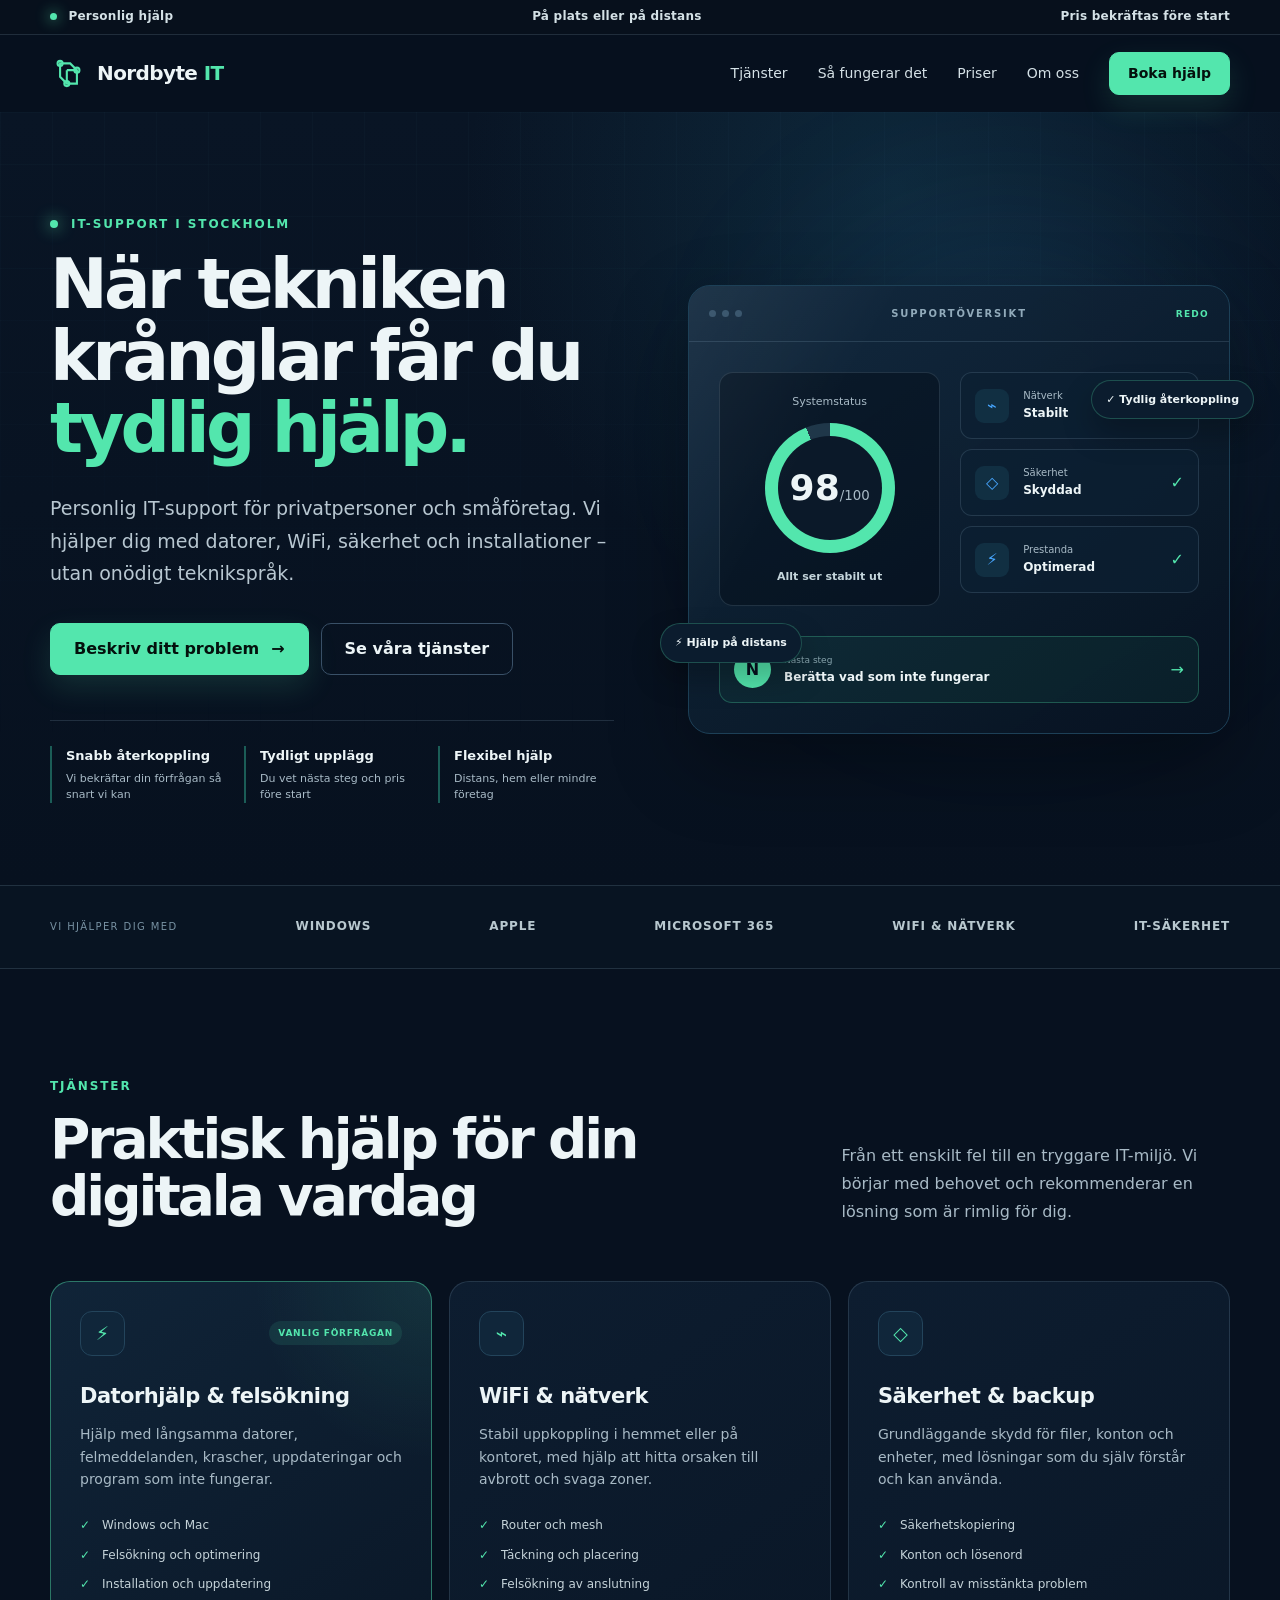
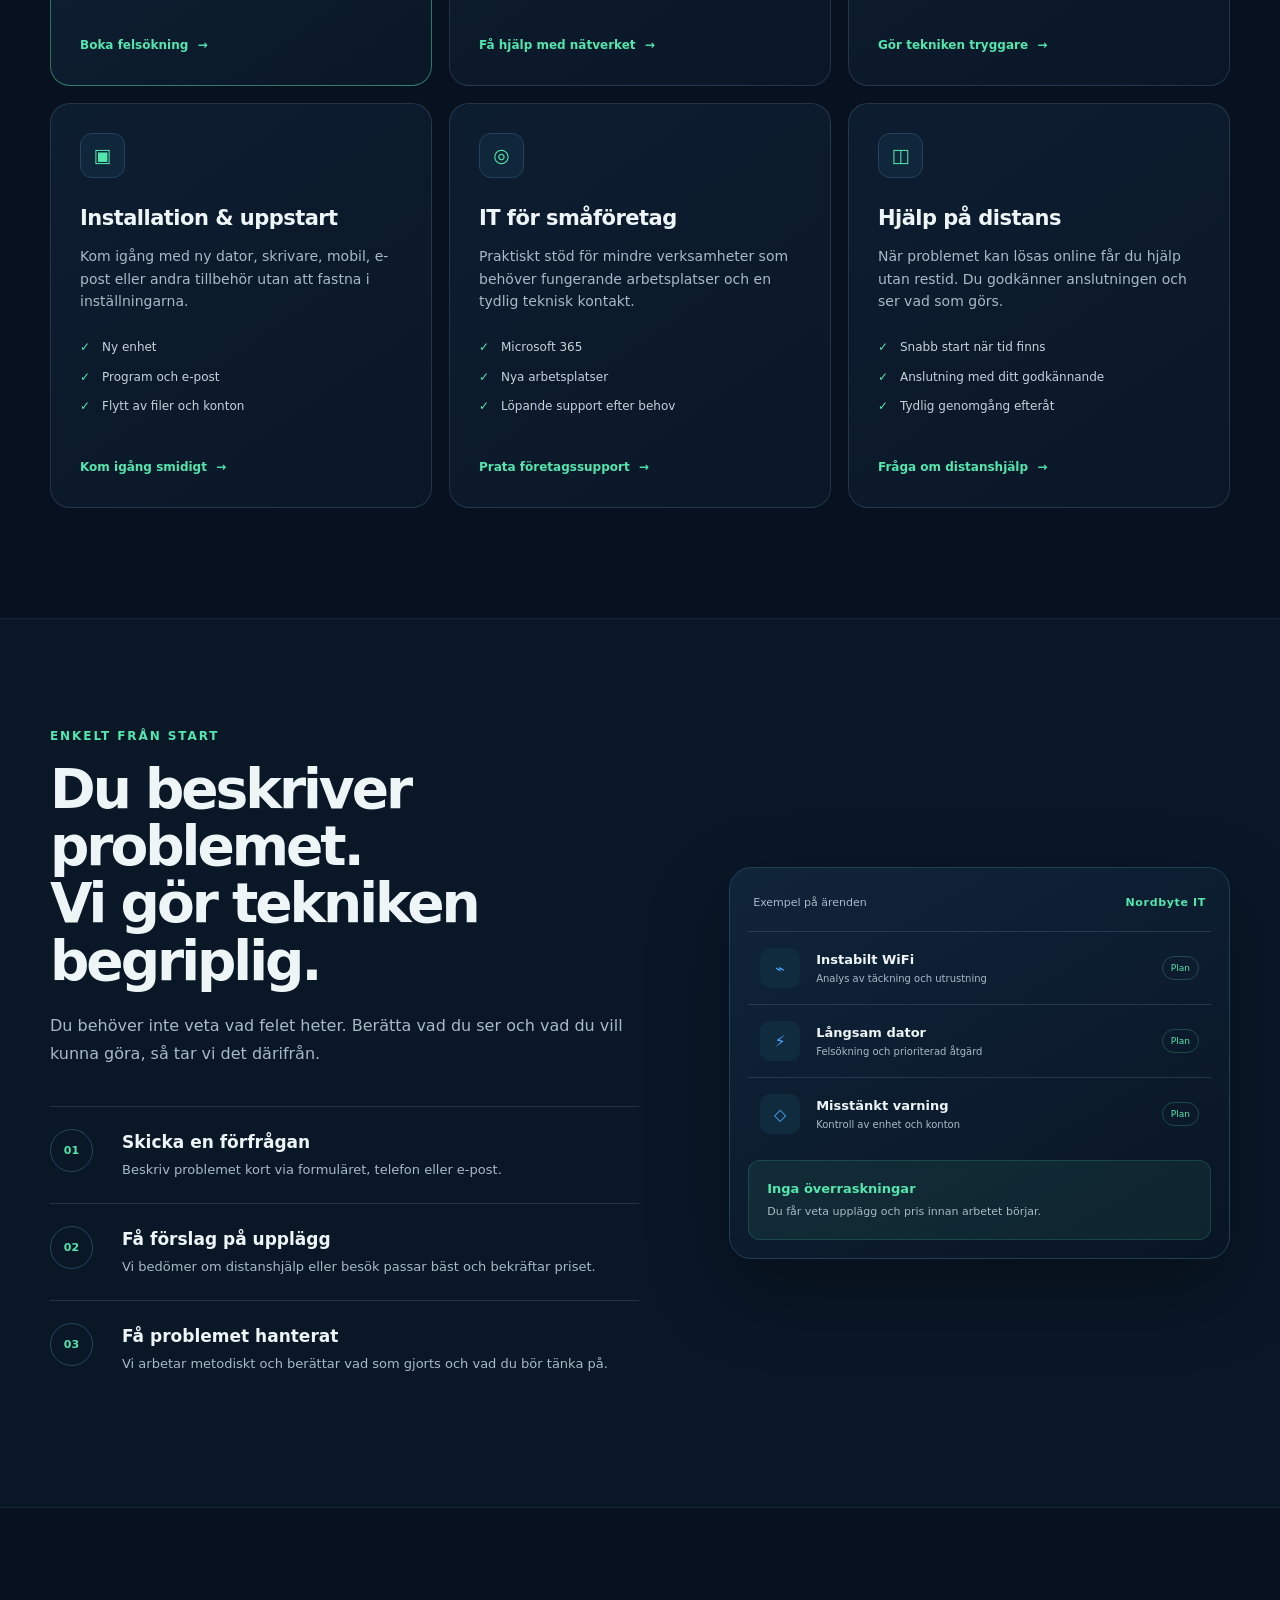
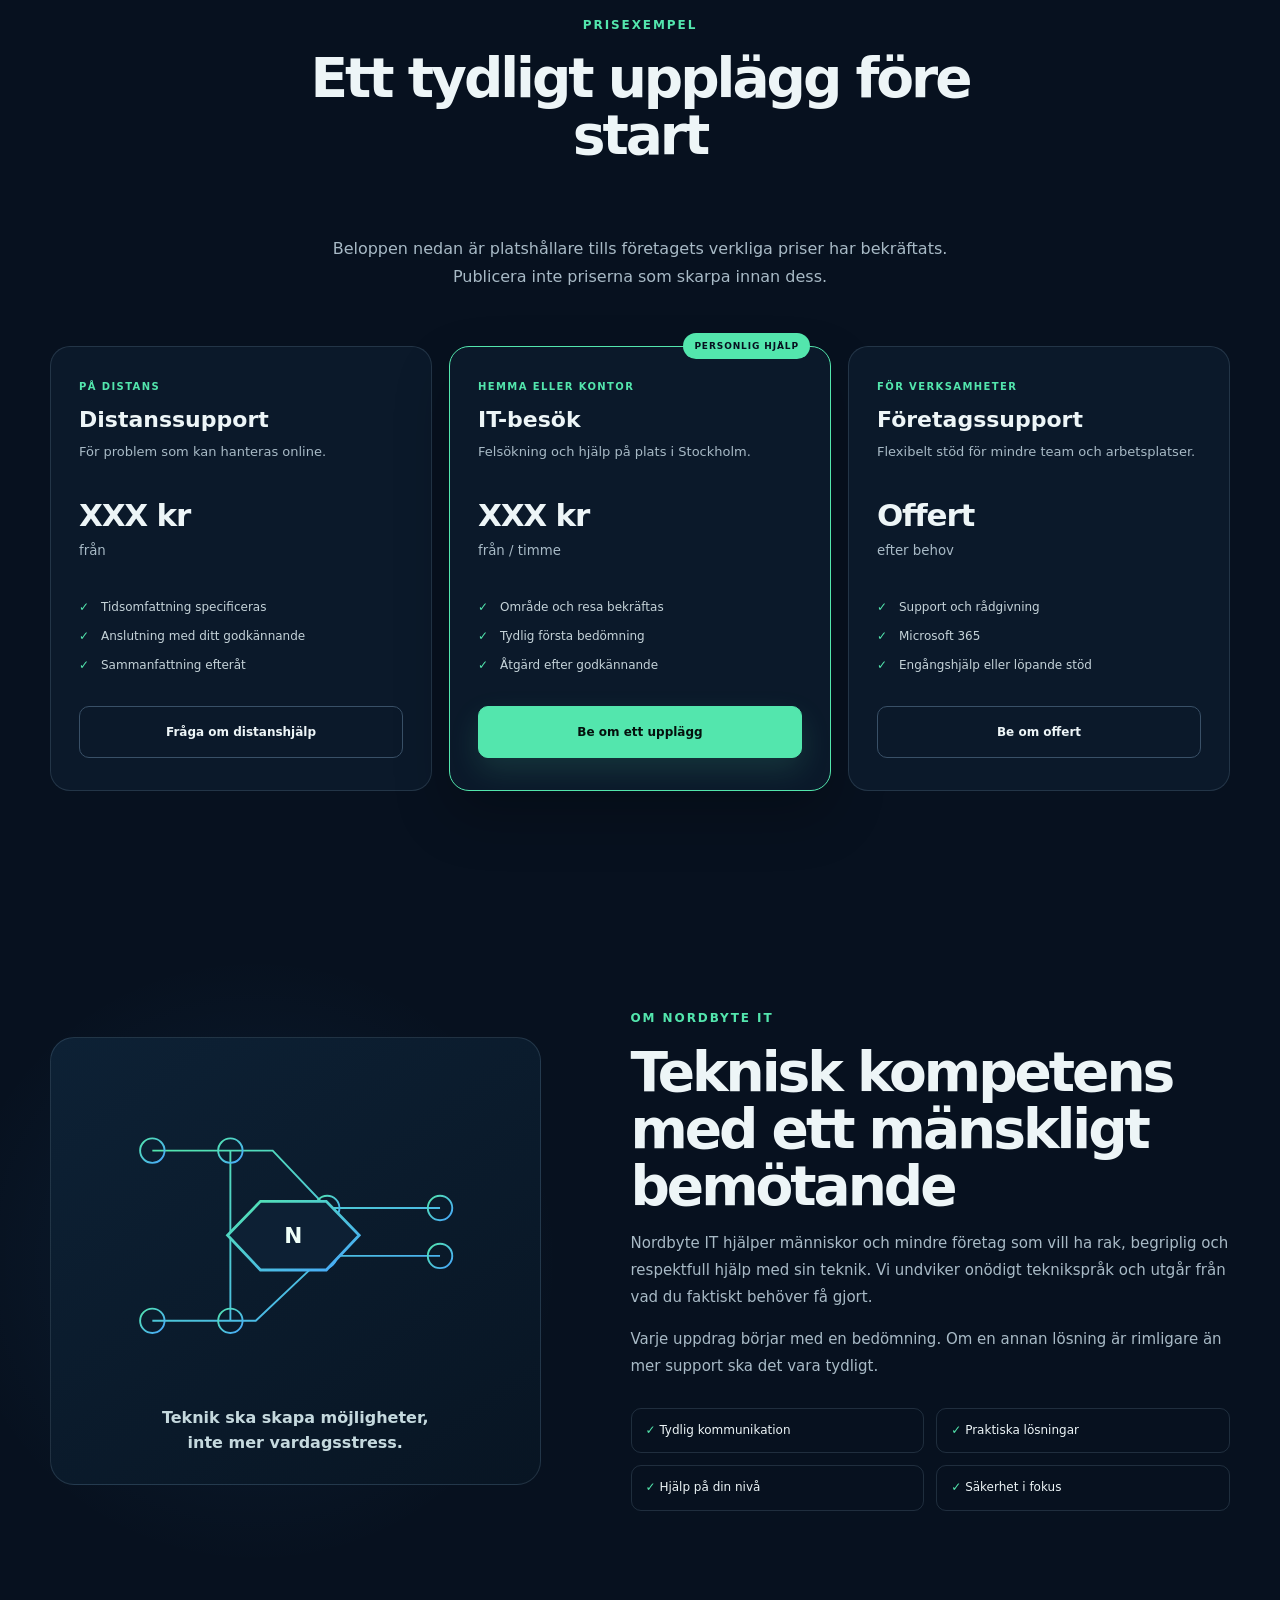
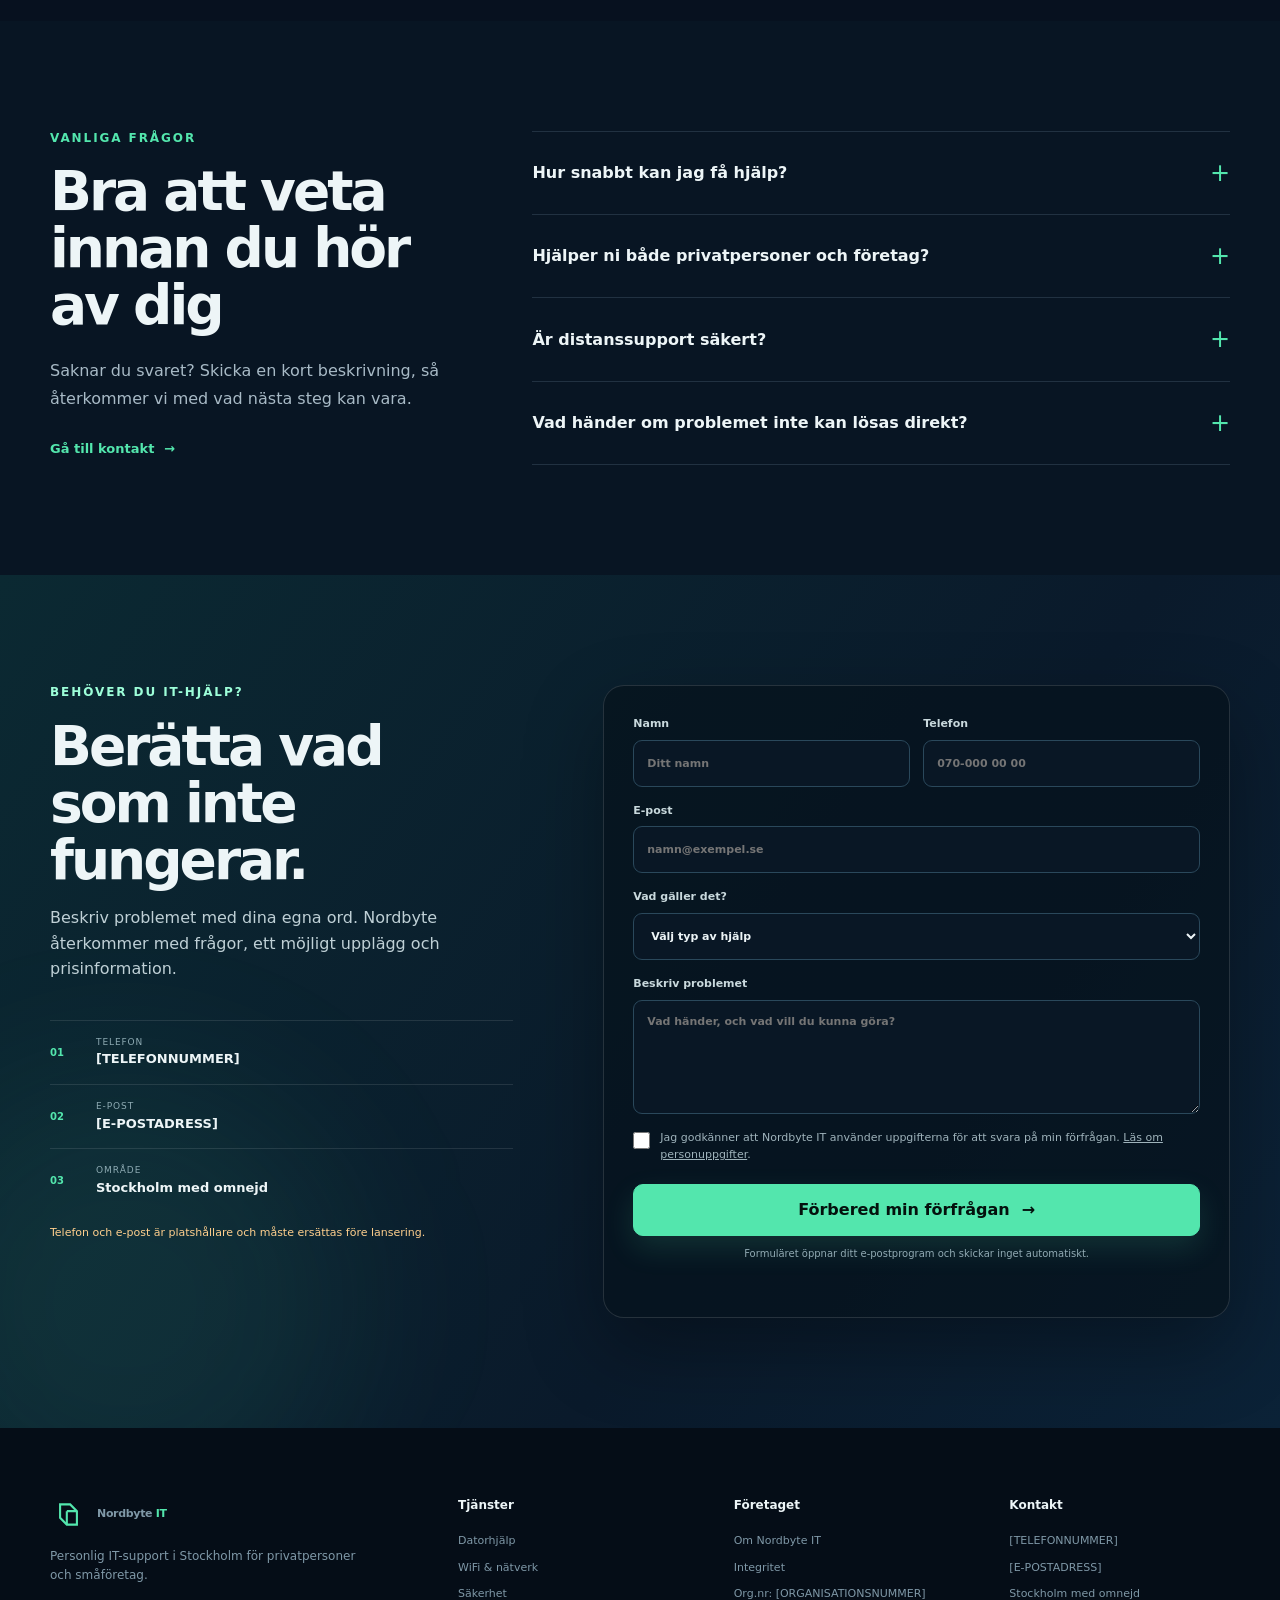
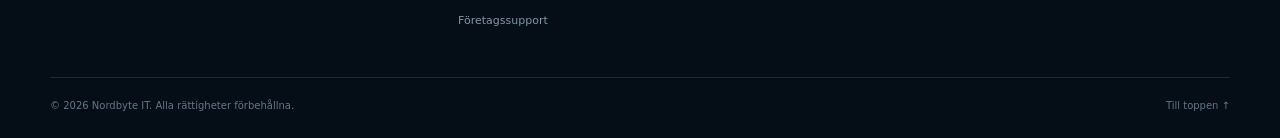
==== index.html @ 46e06243 "Create production-ready Nordbyte IT website" ====
<!doctype html>
<html lang="sv">
<head>
  <meta charset="utf-8">
  <meta name="viewport" content="width=device-width, initial-scale=1">
  <meta name="description" content="Nordbyte IT erbjuder personlig IT-support för privatpersoner och småföretag i Stockholm – på plats eller på distans.">
  <meta name="theme-color" content="#07111f">
  <meta name="robots" content="index,follow">
  <meta property="og:locale" content="sv_SE">
  <meta property="og:type" content="website">
  <meta property="og:title" content="Nordbyte IT – Trygg IT-hjälp i Stockholm">
  <meta property="og:description" content="Tydlig och personlig hjälp med datorer, nätverk, säkerhet och installationer.">
  <meta property="og:url" content="https://tenho965.github.io/nordbyte-it/">
  <meta property="og:image" content="https://tenho965.github.io/nordbyte-it/og-image.svg">
  <title>Nordbyte IT | Trygg IT-support i Stockholm</title>
  <link rel="canonical" href="https://tenho965.github.io/nordbyte-it/">
  <link rel="icon" href="favicon.svg" type="image/svg+xml">
  <link rel="stylesheet" href="styles.css">
  <script type="application/ld+json">
  {
    "@context": "https://schema.org",
    "@type": "ProfessionalService",
    "name": "Nordbyte IT",
    "description": "IT-support för privatpersoner och småföretag i Stockholm.",
    "areaServed": "Stockholm med omnejd",
    "url": "https://tenho965.github.io/nordbyte-it/"
  }
  </script>
</head>
<body>
  <a class="skip-link" href="#main">Hoppa till innehållet</a>
  <div class="topbar" aria-label="Viktiga servicefördelar">
    <div class="container topbar__inner">
      <span><i aria-hidden="true"></i> Personlig hjälp</span>
      <span>På plats eller på distans</span>
      <span>Pris bekräftas före start</span>
    </div>
  </div>

  <header class="site-header" data-header>
    <div class="container nav-wrap">
      <a class="brand" href="#top" aria-label="Nordbyte IT – startsida">
        <svg class="brand__mark" viewBox="0 0 44 44" aria-hidden="true">
          <path d="M12 10h12l8 8v16H20l-8-8V10Z"/>
          <path d="M20 18h12M20 18v16"/>
          <circle cx="12" cy="10" r="3"/><circle cx="32" cy="18" r="3"/><circle cx="20" cy="34" r="3"/>
        </svg>
        <span>Nordbyte <strong>IT</strong></span>
      </a>
      <button class="menu-toggle" type="button" aria-controls="main-nav" aria-expanded="false" aria-label="Öppna meny">
        <span></span><span></span><span></span>
      </button>
      <nav class="main-nav" id="main-nav" aria-label="Huvudmeny">
        <a href="#tjanster">Tjänster</a>
        <a href="#sa-fungerar-det">Så fungerar det</a>
        <a href="#priser">Priser</a>
        <a href="#om">Om oss</a>
        <a class="button button--small" href="#kontakt">Boka hjälp</a>
      </nav>
    </div>
  </header>

  <main id="main">
    <section class="hero" id="top">
      <div class="hero__glow" aria-hidden="true"></div>
      <div class="container hero__grid">
        <div class="hero__copy reveal">
          <p class="eyebrow"><span aria-hidden="true"></span> IT-support i Stockholm</p>
          <h1>När tekniken krånglar får du <em>tydlig hjälp.</em></h1>
          <p class="hero__lead">Personlig IT-support för privatpersoner och småföretag. Vi hjälper dig med datorer, WiFi, säkerhet och installationer – utan onödigt teknikspråk.</p>
          <div class="hero__actions">
            <a class="button" href="#kontakt">Beskriv ditt problem <span aria-hidden="true">→</span></a>
            <a class="button button--ghost" href="#tjanster">Se våra tjänster</a>
          </div>
          <dl class="trust-list" aria-label="Därför väljer kunder Nordbyte IT">
            <div><dt>Snabb återkoppling</dt><dd>Vi bekräftar din förfrågan så snart vi kan</dd></div>
            <div><dt>Tydligt upplägg</dt><dd>Du vet nästa steg och pris före start</dd></div>
            <div><dt>Flexibel hjälp</dt><dd>Distans, hem eller mindre företag</dd></div>
          </dl>
        </div>

        <div class="hero__visual reveal delay-1" aria-hidden="true">
          <div class="tech-card">
            <div class="tech-card__top"><span><i></i><i></i><i></i></span><b>SUPPORTÖVERSIKT</b><small>REDO</small></div>
            <div class="tech-card__body">
              <div class="status-panel">
                <p>Systemstatus</p>
                <div class="status-ring"><span><strong>98</strong><small>/100</small></span></div>
                <b>Allt ser stabilt ut</b>
              </div>
              <div class="check-list">
                <div><span>⌁</span><p><small>Nätverk</small><strong>Stabilt</strong></p><i>✓</i></div>
                <div><span>◇</span><p><small>Säkerhet</small><strong>Skyddad</strong></p><i>✓</i></div>
                <div><span>⚡</span><p><small>Prestanda</small><strong>Optimerad</strong></p><i>✓</i></div>
              </div>
            </div>
            <div class="support-bar"><span>N</span><p><small>Nästa steg</small><strong>Berätta vad som inte fungerar</strong></p><i>→</i></div>
          </div>
          <span class="float-badge float-badge--one">✓ Tydlig återkoppling</span>
          <span class="float-badge float-badge--two">⚡ Hjälp på distans</span>
        </div>
      </div>
    </section>

    <section class="platform-strip" aria-label="Teknik vi hjälper till med">
      <div class="container">
        <span>Vi hjälper dig med</span><b>Windows</b><b>Apple</b><b>Microsoft 365</b><b>WiFi & nätverk</b><b>IT-säkerhet</b>
      </div>
    </section>

    <section class="section" id="tjanster">
      <div class="container">
        <div class="section-heading reveal">
          <div><p class="eyebrow">Tjänster</p><h2>Praktisk hjälp för din digitala vardag</h2></div>
          <p>Från ett enskilt fel till en tryggare IT-miljö. Vi börjar med behovet och rekommenderar en lösning som är rimlig för dig.</p>
        </div>
        <div class="service-grid">
          <article class="service-card service-card--featured reveal">
            <div class="service-card__top"><span class="service-icon">⚡</span><small>Vanlig förfrågan</small></div>
            <h3>Datorhjälp & felsökning</h3><p>Hjälp med långsamma datorer, felmeddelanden, krascher, uppdateringar och program som inte fungerar.</p>
            <ul><li>Windows och Mac</li><li>Felsökning och optimering</li><li>Installation och uppdatering</li></ul>
            <a href="#kontakt">Boka felsökning <span>→</span></a>
          </article>
          <article class="service-card reveal delay-1">
            <span class="service-icon">⌁</span><h3>WiFi & nätverk</h3><p>Stabil uppkoppling i hemmet eller på kontoret, med hjälp att hitta orsaken till avbrott och svaga zoner.</p>
            <ul><li>Router och mesh</li><li>Täckning och placering</li><li>Felsökning av anslutning</li></ul><a href="#kontakt">Få hjälp med nätverket <span>→</span></a>
          </article>
          <article class="service-card reveal delay-2">
            <span class="service-icon">◇</span><h3>Säkerhet & backup</h3><p>Grundläggande skydd för filer, konton och enheter, med lösningar som du själv förstår och kan använda.</p>
            <ul><li>Säkerhetskopiering</li><li>Konton och lösenord</li><li>Kontroll av misstänkta problem</li></ul><a href="#kontakt">Gör tekniken tryggare <span>→</span></a>
          </article>
          <article class="service-card reveal">
            <span class="service-icon">▣</span><h3>Installation & uppstart</h3><p>Kom igång med ny dator, skrivare, mobil, e-post eller andra tillbehör utan att fastna i inställningarna.</p>
            <ul><li>Ny enhet</li><li>Program och e-post</li><li>Flytt av filer och konton</li></ul><a href="#kontakt">Kom igång smidigt <span>→</span></a>
          </article>
          <article class="service-card reveal delay-1">
            <span class="service-icon">◎</span><h3>IT för småföretag</h3><p>Praktiskt stöd för mindre verksamheter som behöver fungerande arbetsplatser och en tydlig teknisk kontakt.</p>
            <ul><li>Microsoft 365</li><li>Nya arbetsplatser</li><li>Löpande support efter behov</li></ul><a href="#kontakt">Prata företagssupport <span>→</span></a>
          </article>
          <article class="service-card reveal delay-2">
            <span class="service-icon">◫</span><h3>Hjälp på distans</h3><p>När problemet kan lösas online får du hjälp utan restid. Du godkänner anslutningen och ser vad som görs.</p>
            <ul><li>Snabb start när tid finns</li><li>Anslutning med ditt godkännande</li><li>Tydlig genomgång efteråt</li></ul><a href="#kontakt">Fråga om distanshjälp <span>→</span></a>
          </article>
        </div>
      </div>
    </section>

    <section class="section section--soft" id="sa-fungerar-det">
      <div class="container process-grid">
        <div class="reveal">
          <p class="eyebrow">Enkelt från start</p><h2>Du beskriver problemet.<br>Vi gör tekniken begriplig.</h2>
          <p class="section-lead">Du behöver inte veta vad felet heter. Berätta vad du ser och vad du vill kunna göra, så tar vi det därifrån.</p>
          <ol class="steps">
            <li><span>01</span><div><h3>Skicka en förfrågan</h3><p>Beskriv problemet kort via formuläret, telefon eller e-post.</p></div></li>
            <li><span>02</span><div><h3>Få förslag på upplägg</h3><p>Vi bedömer om distanshjälp eller besök passar bäst och bekräftar priset.</p></div></li>
            <li><span>03</span><div><h3>Få problemet hanterat</h3><p>Vi arbetar metodiskt och berättar vad som gjorts och vad du bör tänka på.</p></div></li>
          </ol>
        </div>
        <aside class="case-panel reveal delay-1" aria-label="Exempel på supportärenden">
          <div class="case-panel__head"><span>Exempel på ärenden</span><b>Nordbyte IT</b></div>
          <div class="case"><span>⌁</span><p><strong>Instabilt WiFi</strong><small>Analys av täckning och utrustning</small></p><i>Plan</i></div>
          <div class="case"><span>⚡</span><p><strong>Långsam dator</strong><small>Felsökning och prioriterad åtgärd</small></p><i>Plan</i></div>
          <div class="case"><span>◇</span><p><strong>Misstänkt varning</strong><small>Kontroll av enhet och konton</small></p><i>Plan</i></div>
          <div class="case-panel__note"><strong>Inga överraskningar</strong><span>Du får veta upplägg och pris innan arbetet börjar.</span></div>
        </aside>
      </div>
    </section>

    <section class="section" id="priser">
      <div class="container">
        <div class="section-heading section-heading--center reveal"><div><p class="eyebrow">Prisexempel</p><h2>Ett tydligt upplägg före start</h2></div><p>Beloppen nedan är platshållare tills företagets verkliga priser har bekräftats. Publicera inte priserna som skarpa innan dess.</p></div>
        <div class="price-grid">
          <article class="price-card reveal"><p class="price-card__label">På distans</p><h3>Distanssupport</h3><p>För problem som kan hanteras online.</p><div class="price"><strong>XXX kr</strong><small>från</small></div><ul><li>Tidsomfattning specificeras</li><li>Anslutning med ditt godkännande</li><li>Sammanfattning efteråt</li></ul><a class="button button--ghost" href="#kontakt">Fråga om distanshjälp</a></article>
          <article class="price-card price-card--popular reveal delay-1"><span class="price-card__badge">Personlig hjälp</span><p class="price-card__label">Hemma eller kontor</p><h3>IT-besök</h3><p>Felsökning och hjälp på plats i Stockholm.</p><div class="price"><strong>XXX kr</strong><small>från / timme</small></div><ul><li>Område och resa bekräftas</li><li>Tydlig första bedömning</li><li>Åtgärd efter godkännande</li></ul><a class="button" href="#kontakt">Be om ett upplägg</a></article>
          <article class="price-card reveal delay-2"><p class="price-card__label">För verksamheter</p><h3>Företagssupport</h3><p>Flexibelt stöd för mindre team och arbetsplatser.</p><div class="price"><strong>Offert</strong><small>efter behov</small></div><ul><li>Support och rådgivning</li><li>Microsoft 365</li><li>Engångshjälp eller löpande stöd</li></ul><a class="button button--ghost" href="#kontakt">Be om offert</a></article>
        </div>
      </div>
    </section>

    <section class="section about" id="om">
      <div class="container about-grid">
        <div class="about-visual reveal"><svg viewBox="0 0 460 360" role="img" aria-label="Abstrakt illustration av sammankopplad teknik"><defs><linearGradient id="g" x1="0" y1="0" x2="1" y2="1"><stop stop-color="#53e6ad"/><stop offset="1" stop-color="#47a6ff"/></linearGradient></defs><g fill="none" stroke="url(#g)" stroke-width="2"><path d="M78 90h128l58 61h120M78 271h110l73-69h123M161 90v181M264 151v51"/><circle cx="78" cy="90" r="13"/><circle cx="78" cy="271" r="13"/><circle cx="161" cy="90" r="13"/><circle cx="161" cy="271" r="13"/><circle cx="264" cy="151" r="13"/><circle cx="261" cy="202" r="13"/><circle cx="384" cy="151" r="13"/><circle cx="384" cy="202" r="13"/></g><path d="M193 144h70l35 36-35 37h-70l-35-37 35-36Z" fill="#0d2034" stroke="url(#g)" stroke-width="3"/><text x="228" y="188" text-anchor="middle" fill="#effff8" font-size="23" font-family="system-ui" font-weight="800">N</text></svg><p>Teknik ska skapa möjligheter,<br>inte mer vardagsstress.</p></div>
        <div class="about-copy reveal delay-1"><p class="eyebrow">Om Nordbyte IT</p><h2>Teknisk kompetens med ett mänskligt bemötande</h2><p>Nordbyte IT hjälper människor och mindre företag som vill ha rak, begriplig och respektfull hjälp med sin teknik. Vi undviker onödigt teknikspråk och utgår från vad du faktiskt behöver få gjort.</p><p>Varje uppdrag börjar med en bedömning. Om en annan lösning är rimligare än mer support ska det vara tydligt.</p><div class="about-points"><span>✓ Tydlig kommunikation</span><span>✓ Praktiska lösningar</span><span>✓ Hjälp på din nivå</span><span>✓ Säkerhet i fokus</span></div></div>
      </div>
    </section>

    <section class="section faq">
      <div class="container faq-grid">
        <div class="reveal"><p class="eyebrow">Vanliga frågor</p><h2>Bra att veta innan du hör av dig</h2><p class="section-lead">Saknar du svaret? Skicka en kort beskrivning, så återkommer vi med vad nästa steg kan vara.</p><a class="text-link" href="#kontakt">Gå till kontakt <span>→</span></a></div>
        <div class="faq-list reveal delay-1">
          <details><summary>Hur snabbt kan jag få hjälp?<span aria-hidden="true">+</span></summary><p>Det beror på ärendet och aktuell tillgänglighet. Distansärenden kan ofta startas snabbare än besök. Du får en tydlig återkoppling om möjlig tid.</p></details>
          <details><summary>Hjälper ni både privatpersoner och företag?<span aria-hidden="true">+</span></summary><p>Ja, inriktningen är privatpersoner och småföretag i Stockholm med omnejd. Företagsärenden bedöms efter omfattning och miljö.</p></details>
          <details><summary>Är distanssupport säkert?<span aria-hidden="true">+</span></summary><p>En distansanslutning ska alltid startas med ditt uttryckliga godkännande. Du kan se vad som görs och avsluta anslutningen.</p></details>
          <details><summary>Vad händer om problemet inte kan lösas direkt?<span aria-hidden="true">+</span></summary><p>Du får en tydlig bedömning och ett förslag på nästa steg innan ett större arbete eller en större kostnad påbörjas.</p></details>
        </div>
      </div>
    </section>

    <section class="contact section" id="kontakt">
      <div class="container contact-grid">
        <div class="contact-copy reveal"><p class="eyebrow eyebrow--light">Behöver du IT-hjälp?</p><h2>Berätta vad som inte fungerar.</h2><p>Beskriv problemet med dina egna ord. Nordbyte återkommer med frågor, ett möjligt upplägg och prisinformation.</p>
          <div class="contact-methods"><div><span>01</span><p><small>Telefon</small><strong>[TELEFONNUMMER]</strong></p></div><div><span>02</span><p><small>E-post</small><strong>[E-POSTADRESS]</strong></p></div><div><span>03</span><p><small>Område</small><strong>Stockholm med omnejd</strong></p></div></div>
          <p class="placeholder-note">Telefon och e-post är platshållare och måste ersättas före lansering.</p>
        </div>
        <form class="contact-form reveal delay-1" id="contact-form" novalidate>
          <div class="form-row"><label>Namn <input name="name" autocomplete="name" required placeholder="Ditt namn"></label><label>Telefon <input name="phone" type="tel" autocomplete="tel" required placeholder="070-000 00 00"></label></div>
          <label>E-post <input name="email" type="email" autocomplete="email" required placeholder="namn@exempel.se"></label>
          <label>Vad gäller det? <select name="service" required><option value="">Välj typ av hjälp</option><option>Datorhjälp och felsökning</option><option>WiFi och nätverk</option><option>Säkerhet och backup</option><option>Installation och uppstart</option><option>Företagssupport</option><option>Annat</option></select></label>
          <label>Beskriv problemet <textarea name="message" rows="5" required placeholder="Vad händer, och vad vill du kunna göra?"></textarea></label>
          <label class="consent"><input type="checkbox" name="consent" required><span>Jag godkänner att Nordbyte IT använder uppgifterna för att svara på min förfrågan. <a href="integritet.html">Läs om personuppgifter</a>.</span></label>
          <button class="button" type="submit">Förbered min förfrågan <span>→</span></button>
          <p class="form-hint">Formuläret öppnar ditt e-postprogram och skickar inget automatiskt.</p><p class="form-status" id="form-status" role="status" aria-live="polite"></p>
        </form>
      </div>
    </section>
  </main>

  <div class="mobile-actions" aria-label="Snabbkontakt"><a href="#kontakt">Beskriv problemet</a><a href="#kontakt">Kontaktuppgifter</a></div>
  <footer class="site-footer">
    <div class="container footer-grid"><div><a class="brand brand--footer" href="#top"><svg class="brand__mark" viewBox="0 0 44 44" aria-hidden="true"><path d="M12 10h12l8 8v16H20l-8-8V10Z"/><path d="M20 18h12M20 18v16"/></svg><span>Nordbyte <strong>IT</strong></span></a><p>Personlig IT-support i Stockholm för privatpersoner och småföretag.</p></div><div><strong>Tjänster</strong><a href="#tjanster">Datorhjälp</a><a href="#tjanster">WiFi & nätverk</a><a href="#tjanster">Säkerhet</a><a href="#tjanster">Företagssupport</a></div><div><strong>Företaget</strong><a href="#om">Om Nordbyte IT</a><a href="integritet.html">Integritet</a><span>Org.nr: [ORGANISATIONSNUMMER]</span></div><div><strong>Kontakt</strong><span>[TELEFONNUMMER]</span><span>[E-POSTADRESS]</span><span>Stockholm med omnejd</span></div></div>
    <div class="container footer-bottom"><span>© <span id="year"></span> Nordbyte IT. Alla rättigheter förbehållna.</span><a href="#top">Till toppen ↑</a></div>
  </footer>
  <script src="script.js" defer></script>
</body>
</html>
---- styles.css ----
:root{--ink:#07111f;--ink-2:#0b1728;--panel:#102239;--line:rgba(157,190,213,.17);--text:#edf5f7;--muted:#a8bac6;--green:#53e6ad;--green-2:#2fc990;--blue:#47a6ff;--white:#fff;--radius:20px;--shadow:0 30px 80px rgba(0,0,0,.32);--container:1180px}*{box-sizing:border-box}html{scroll-behavior:smooth;scroll-padding-top:100px}body{margin:0;background:var(--ink);color:var(--text);font-family:Inter,ui-sans-serif,system-ui,-apple-system,BlinkMacSystemFont,"Segoe UI",sans-serif;line-height:1.6}body.menu-open{overflow:hidden}a{color:inherit;text-decoration:none}img,svg{display:block;max-width:100%}button,input,select,textarea{font:inherit}button{color:inherit}.container{width:min(var(--container),calc(100% - 40px));margin-inline:auto}.skip-link{position:fixed;left:16px;top:-100px;z-index:9999;background:var(--green);color:var(--ink);padding:10px 14px;border-radius:8px;font-weight:800}.skip-link:focus{top:12px}.topbar{background:#07101c;border-bottom:1px solid var(--line);font-size:12px;font-weight:700;letter-spacing:.02em;color:#d4e1e6}.topbar__inner{min-height:34px;display:flex;align-items:center;justify-content:space-between}.topbar i{display:inline-block;width:7px;height:7px;border-radius:50%;background:var(--green);box-shadow:0 0 14px var(--green);margin-right:7px}.site-header{position:sticky;top:0;z-index:100;background:rgba(7,17,31,.88);border-bottom:1px solid transparent;backdrop-filter:blur(18px);transition:.25s}.site-header.is-scrolled{border-color:var(--line);box-shadow:0 10px 30px rgba(0,0,0,.2)}.nav-wrap{height:76px;display:flex;align-items:center;justify-content:space-between}.brand{display:flex;align-items:center;gap:10px;font-size:20px;font-weight:650;letter-spacing:-.03em}.brand strong{color:var(--green)}.brand__mark{width:37px;height:37px;fill:none;stroke:var(--green);stroke-width:2.5}.main-nav{display:flex;align-items:center;gap:30px}.main-nav>a:not(.button){font-size:14px;color:#d4e1e6;transition:.2s}.main-nav>a:not(.button):hover{color:var(--green)}.menu-toggle{display:none;width:44px;height:44px;border:0;background:transparent;padding:10px;cursor:pointer}.menu-toggle span{display:block;height:2px;background:var(--text);margin:5px 0;transition:.2s}.button{display:inline-flex;align-items:center;justify-content:center;gap:12px;border:1px solid var(--green);background:var(--green);color:#04110d;min-height:52px;padding:0 23px;border-radius:10px;font-weight:800;cursor:pointer;box-shadow:0 12px 30px rgba(83,230,173,.14);transition:transform .2s,background .2s,border .2s}.button:hover{background:#76f2c4;transform:translateY(-2px)}.button--small{min-height:43px;padding:0 18px;font-size:14px}.button--ghost{background:transparent;color:var(--text);border-color:#395067;box-shadow:none}.button--ghost:hover{background:#11263b;border-color:#58738c}.hero{position:relative;overflow:hidden;padding:105px 0 82px;background:radial-gradient(circle at 70% 10%,rgba(30,103,131,.23),transparent 38%),linear-gradient(180deg,#091525 0%,var(--ink) 100%)}.hero::before{content:"";position:absolute;inset:0;background-image:linear-gradient(rgba(85,150,172,.035) 1px,transparent 1px),linear-gradient(90deg,rgba(85,150,172,.035) 1px,transparent 1px);background-size:52px 52px;mask-image:linear-gradient(to bottom,black,transparent 85%)}.hero__glow{position:absolute;width:420px;height:420px;border-radius:50%;background:rgba(71,166,255,.1);filter:blur(90px);right:5%;top:15%}.hero__grid{position:relative;display:grid;grid-template-columns:1.02fr .98fr;align-items:center;gap:74px}.eyebrow{margin:0 0 18px;color:var(--green);font-size:12px;line-height:1.2;font-weight:850;letter-spacing:.16em;text-transform:uppercase}.eyebrow span{display:inline-block;width:8px;height:8px;border-radius:50%;background:var(--green);box-shadow:0 0 16px var(--green);margin-right:7px}.hero h1,.section h2{margin:0;letter-spacing:-.055em;line-height:1.04}.hero h1{max-width:680px;font-size:clamp(47px,5.4vw,76px)}.hero h1 em{display:block;color:var(--green);font-style:normal}.hero__lead{max-width:620px;color:#b8c7d1;font-size:19px;line-height:1.72;margin:27px 0 33px}.hero__actions{display:flex;gap:12px;flex-wrap:wrap}.trust-list{display:grid;grid-template-columns:repeat(3,1fr);gap:18px;margin:45px 0 0;padding-top:25px;border-top:1px solid var(--line)}.trust-list div{padding-left:14px;border-left:2px solid #1b5d57}.trust-list dt{font-weight:800;font-size:13px}.trust-list dd{margin:4px 0 0;color:var(--muted);font-size:11px;line-height:1.45}.hero__visual{position:relative}.tech-card{position:relative;border:1px solid #1d4057;background:linear-gradient(145deg,rgba(18,42,64,.95),rgba(7,18,32,.98));border-radius:22px;box-shadow:var(--shadow);overflow:hidden}.tech-card::after{content:"";position:absolute;inset:0;pointer-events:none;background:linear-gradient(120deg,rgba(255,255,255,.06),transparent 27%)}.tech-card__top{height:56px;border-bottom:1px solid var(--line);display:grid;grid-template-columns:1fr auto 1fr;align-items:center;padding:0 20px}.tech-card__top span{display:flex;gap:6px}.tech-card__top i{width:7px;height:7px;border-radius:50%;background:#335068}.tech-card__top b{font-size:10px;letter-spacing:.18em;color:#91aaba}.tech-card__top small{justify-self:end;color:var(--green);font-size:9px;font-weight:900;letter-spacing:.14em}.tech-card__body{display:grid;grid-template-columns:1fr 1.08fr;gap:20px;padding:30px}.status-panel{display:flex;flex-direction:column;align-items:center;padding:20px 10px;background:rgba(4,13,24,.45);border:1px solid var(--line);border-radius:14px}.status-panel p{margin:0 0 12px;color:var(--muted);font-size:11px}.status-ring{width:130px;height:130px;border-radius:50%;display:grid;place-items:center;background:conic-gradient(var(--green) 0 94%,#1f3749 94%);position:relative}.status-ring::before{content:"";position:absolute;width:104px;height:104px;border-radius:50%;background:#0b1929}.status-ring span{position:relative;display:flex;align-items:baseline}.status-ring strong{font-size:36px}.status-ring small{color:var(--muted)}.status-panel>b{margin-top:15px;font-size:11px;color:#c4d5db}.check-list{display:flex;flex-direction:column;gap:10px}.check-list>div{min-height:67px;display:grid;grid-template-columns:38px 1fr auto;align-items:center;gap:10px;background:rgba(12,32,50,.7);border:1px solid var(--line);border-radius:12px;padding:10px 14px}.check-list>div>span{display:grid;place-items:center;width:34px;height:34px;border-radius:9px;background:#112f42;color:var(--blue)}.check-list p{margin:0}.check-list small{display:block;color:var(--muted);font-size:10px}.check-list strong{display:block;font-size:12px}.check-list i{font-style:normal;color:var(--green)}.support-bar{display:grid;grid-template-columns:38px 1fr auto;align-items:center;gap:12px;margin:0 30px 30px;padding:14px;background:rgba(37,174,133,.08);border:1px solid rgba(83,230,173,.28);border-radius:13px}.support-bar>span{display:grid;place-items:center;width:37px;height:37px;border-radius:50%;background:var(--green);color:var(--ink);font-weight:900}.support-bar p{margin:0}.support-bar small{display:block;color:#89a6af;font-size:9px}.support-bar strong{display:block;font-size:12px}.support-bar i{color:var(--green);font-style:normal}.float-badge{position:absolute;padding:10px 14px;border:1px solid rgba(83,230,173,.25);border-radius:99px;background:#0b1c2e;box-shadow:0 15px 30px rgba(0,0,0,.25);font-size:11px;font-weight:800}.float-badge--one{right:-24px;top:21%}.float-badge--two{left:-28px;bottom:16%}.platform-strip{border-block:1px solid var(--line);background:#081422}.platform-strip .container{min-height:82px;display:flex;align-items:center;justify-content:space-between;gap:24px}.platform-strip span{color:#7892a3;font-size:10px;text-transform:uppercase;letter-spacing:.14em}.platform-strip b{font-size:12px;letter-spacing:.07em;color:#b8c8cf;text-transform:uppercase}.section{padding:110px 0}.section--soft{background:#0a1727;border-block:1px solid rgba(118,160,187,.1)}.section h2{font-size:clamp(36px,4.3vw,57px)}.section-heading{display:grid;grid-template-columns:1.3fr .7fr;align-items:end;gap:70px;margin-bottom:55px}.section-heading>p,.section-lead{margin:0;color:var(--muted);font-size:16px;line-height:1.75}.section-heading--center{grid-template-columns:1fr;text-align:center;max-width:760px;margin-inline:auto}.section-heading--center>p{max-width:690px;margin-inline:auto}.service-grid{display:grid;grid-template-columns:repeat(3,1fr);gap:17px}.service-card{position:relative;display:flex;flex-direction:column;min-height:405px;padding:29px;border:1px solid var(--line);border-radius:var(--radius);background:linear-gradient(145deg,#0d1d30,#0a1727);transition:.25s}.service-card:hover{transform:translateY(-4px);border-color:#2b5367}.service-card--featured{border-color:rgba(83,230,173,.45);background:radial-gradient(circle at 100% 0,rgba(83,230,173,.1),transparent 32%),linear-gradient(145deg,#102438,#0a1727)}.service-card__top{display:flex;align-items:center;justify-content:space-between}.service-card__top small{padding:5px 9px;border-radius:99px;background:rgba(83,230,173,.1);color:var(--green);font-size:9px;font-weight:800;text-transform:uppercase;letter-spacing:.08em}.service-icon{display:grid;place-items:center;width:45px;height:45px;border:1px solid #23445b;border-radius:12px;background:#10263a;color:var(--green);font-size:19px}.service-card h3{font-size:21px;margin:24px 0 10px;letter-spacing:-.025em}.service-card>p{color:var(--muted);font-size:14px;margin:0}.service-card ul,.price-card ul{padding:0;margin:21px 0;list-style:none}.service-card li,.price-card li{position:relative;padding:5px 0 5px 22px;color:#c5d3d9;font-size:12px}.service-card li::before,.price-card li::before{content:"✓";position:absolute;left:0;color:var(--green)}.service-card>a{margin-top:auto;color:var(--green);font-weight:800;font-size:12px}.service-card>a span,.text-link span{margin-left:5px}.process-grid{display:grid;grid-template-columns:1fr .85fr;gap:90px;align-items:center}.process-grid .section-lead{max-width:600px;margin-top:22px}.steps{padding:0;margin:38px 0 0;list-style:none}.steps li{display:grid;grid-template-columns:52px 1fr;gap:20px;padding:22px 0;border-top:1px solid var(--line)}.steps>li>span{display:grid;place-items:center;width:43px;height:43px;border:1px solid #26485f;border-radius:50%;color:var(--green);font-size:11px;font-weight:900}.steps h3{margin:0 0 4px;font-size:17px}.steps p{margin:0;color:var(--muted);font-size:13px}.case-panel{border:1px solid #1f4055;border-radius:22px;background:linear-gradient(150deg,#10243a,#091524);padding:18px;box-shadow:var(--shadow)}.case-panel__head{display:flex;justify-content:space-between;padding:8px 5px 20px;font-size:11px;color:var(--muted)}.case-panel__head b{color:var(--green);letter-spacing:.06em}.case{display:grid;grid-template-columns:43px 1fr auto;gap:13px;align-items:center;padding:16px 12px;border-top:1px solid var(--line)}.case>span{display:grid;place-items:center;width:40px;height:40px;border-radius:10px;background:#102b3e;color:var(--blue)}.case p{margin:0}.case strong,.case small{display:block}.case strong{font-size:13px}.case small{font-size:10px;color:var(--muted)}.case i{font-style:normal;color:var(--green);font-size:9px;border:1px solid rgba(83,230,173,.24);padding:4px 8px;border-radius:99px}.case-panel__note{margin-top:10px;padding:18px;background:rgba(83,230,173,.07);border-radius:12px;border:1px solid rgba(83,230,173,.16)}.case-panel__note strong,.case-panel__note span{display:block}.case-panel__note strong{font-size:13px;color:var(--green)}.case-panel__note span{font-size:11px;color:var(--muted);margin-top:3px}.price-grid{display:grid;grid-template-columns:repeat(3,1fr);gap:17px;align-items:stretch}.price-card{position:relative;padding:32px 28px;border:1px solid var(--line);border-radius:var(--radius);background:#0b192a;display:flex;flex-direction:column}.price-card--popular{border-color:var(--green);transform:translateY(-8px);box-shadow:0 25px 55px rgba(0,0,0,.24)}.price-card__badge{position:absolute;top:-14px;right:20px;background:var(--green);color:var(--ink);font-size:9px;text-transform:uppercase;letter-spacing:.1em;font-weight:900;padding:6px 11px;border-radius:99px}.price-card__label{color:var(--green)!important;font-size:10px!important;text-transform:uppercase;letter-spacing:.14em;font-weight:800}.price-card h3{font-size:22px;margin:7px 0 5px}.price-card>p{margin:0;color:var(--muted);font-size:13px}.price{margin:28px 0 10px;display:flex;flex-direction:column}.price strong{font-size:31px;letter-spacing:-.04em}.price small{color:var(--muted)}.price-card ul{margin-bottom:26px}.price-card .button{margin-top:auto;width:100%;font-size:12px}.about{background:radial-gradient(circle at 20% 50%,rgba(71,166,255,.09),transparent 28%)}.about-grid{display:grid;grid-template-columns:.9fr 1.1fr;gap:90px;align-items:center}.about-visual{border:1px solid var(--line);border-radius:24px;background:linear-gradient(145deg,#0d2135,#081523);padding:28px;text-align:center}.about-visual svg{width:100%}.about-visual p{margin:0;color:#c5d9de;font-weight:700}.about-copy>p:not(.eyebrow){color:var(--muted);font-size:15px;line-height:1.8}.about-points{display:grid;grid-template-columns:1fr 1fr;gap:12px;margin-top:28px}.about-points span{padding:12px 14px;border:1px solid var(--line);border-radius:10px;font-size:12px}.about-points span::first-letter{color:var(--green)}.faq{background:#081523}.faq-grid{display:grid;grid-template-columns:.72fr 1.28fr;gap:90px}.faq-grid .section-lead{margin:22px 0}.text-link{color:var(--green);font-size:13px;font-weight:800}.faq-list{border-top:1px solid var(--line)}.faq details{border-bottom:1px solid var(--line)}.faq summary{display:flex;justify-content:space-between;align-items:center;gap:20px;padding:22px 0;cursor:pointer;font-weight:750;list-style:none}.faq summary::-webkit-details-marker{display:none}.faq summary span{font-size:24px;color:var(--green);font-weight:300;transition:.2s}.faq details[open] summary span{transform:rotate(45deg)}.faq details p{margin:-5px 45px 22px 0;color:var(--muted);font-size:13px}.contact{position:relative;overflow:hidden;background:linear-gradient(125deg,#0b2932,#0a1a2b 62%,#0b2237)}.contact::before{content:"";position:absolute;width:450px;height:450px;border-radius:50%;background:rgba(83,230,173,.08);filter:blur(80px);left:-100px;bottom:-100px}.contact-grid{position:relative;display:grid;grid-template-columns:.85fr 1.15fr;gap:90px;align-items:start}.eyebrow--light{color:#9dffd9}.contact-copy>p:not(.eyebrow){color:#bfd0d6;max-width:500px}.contact-methods{margin-top:38px}.contact-methods>div{display:grid;grid-template-columns:34px 1fr;gap:12px;align-items:center;padding:14px 0;border-top:1px solid rgba(255,255,255,.1)}.contact-methods>div>span{color:var(--green);font-size:10px;font-weight:900}.contact-methods p{margin:0}.contact-methods small,.contact-methods strong{display:block}.contact-methods small{font-size:9px;color:#8eabb3;text-transform:uppercase;letter-spacing:.1em}.contact-methods strong{font-size:13px}.placeholder-note{font-size:11px;color:#ffcf8d!important}.contact-form{padding:29px;border:1px solid rgba(255,255,255,.13);border-radius:21px;background:rgba(6,18,29,.72);box-shadow:var(--shadow)}.form-row{display:grid;grid-template-columns:1fr 1fr;gap:13px}.contact-form label{display:block;margin-bottom:15px;font-size:11px;font-weight:800;color:#c9d9dd}.contact-form input,.contact-form select,.contact-form textarea{display:block;width:100%;margin-top:7px;border:1px solid #2a485b;border-radius:9px;background:#091725;color:var(--text);padding:12px 13px;outline:none}.contact-form input,.contact-form select{height:47px}.contact-form textarea{resize:vertical;min-height:112px}.contact-form input:focus,.contact-form select:focus,.contact-form textarea:focus{border-color:var(--green);box-shadow:0 0 0 3px rgba(83,230,173,.12)}.contact-form [aria-invalid=true]{border-color:#ff8d8d}.contact-form .consent{display:flex;align-items:flex-start;gap:10px;font-weight:400;color:#9fb3bb}.consent input{width:17px;height:17px;margin:3px 0 0;accent-color:var(--green);flex:0 0 auto}.consent a{text-decoration:underline}.contact-form .button{width:100%;margin-top:5px}.form-hint,.form-status{font-size:10px;color:#91aab3;text-align:center;margin:10px 0 0}.form-status{min-height:16px;color:#ffcf8d}.mobile-actions{display:none}.site-footer{background:#050d17;padding:68px 0 24px}.footer-grid{display:grid;grid-template-columns:1.6fr repeat(3,1fr);gap:55px}.brand--footer{margin-bottom:14px}.footer-grid p{max-width:320px;color:#7f98a7;font-size:12px}.footer-grid>div:not(:first-child){display:flex;flex-direction:column;gap:9px}.footer-grid>div>strong{font-size:12px;margin-bottom:8px}.footer-grid a,.footer-grid span{font-size:11px;color:#7f98a7}.footer-grid a:hover{color:var(--green)}.footer-bottom{display:flex;justify-content:space-between;margin-top:48px;padding-top:20px;border-top:1px solid var(--line);font-size:10px;color:#617887}.footer-bottom a:hover{color:var(--green)}:focus-visible{outline:3px solid var(--blue);outline-offset:4px}.reveal{opacity:0;transform:translateY(18px);transition:opacity .7s ease,transform .7s ease}.reveal.is-visible{opacity:1;transform:none}.delay-1{transition-delay:.1s}.delay-2{transition-delay:.2s}@media(max-width:980px){.main-nav{gap:16px}.hero__grid,.process-grid,.about-grid,.contact-grid{gap:45px}.hero__grid{grid-template-columns:1fr}.hero__copy{max-width:760px}.hero__visual{max-width:620px;margin-inline:auto}.service-grid{grid-template-columns:repeat(2,1fr)}.platform-strip .container{overflow:auto}.price-grid{grid-template-columns:1fr;max-width:660px;margin:auto}.price-card--popular{transform:none}.footer-grid{grid-template-columns:1.6fr 1fr 1fr}.footer-grid>div:last-child{grid-column:2}.contact-grid{grid-template-columns:.85fr 1.15fr}}@media(max-width:760px){.container{width:min(100% - 28px,var(--container))}.topbar__inner span:not(:first-child){display:none}.topbar__inner{justify-content:center}.nav-wrap{height:68px}.menu-toggle{display:block}.menu-toggle[aria-expanded=true] span:nth-child(1){transform:translateY(7px) rotate(45deg)}.menu-toggle[aria-expanded=true] span:nth-child(2){opacity:0}.menu-toggle[aria-expanded=true] span:nth-child(3){transform:translateY(-7px) rotate(-45deg)}.main-nav{position:fixed;inset:102px 0 auto;background:#081523;border-bottom:1px solid var(--line);padding:24px 20px 28px;display:none;flex-direction:column;align-items:stretch;gap:4px}.main-nav.is-open{display:flex}.main-nav>a{padding:12px}.main-nav .button{margin-top:8px}.hero{padding:72px 0 65px}.hero h1{font-size:clamp(42px,13vw,62px)}.hero__lead{font-size:16px}.trust-list{grid-template-columns:1fr;gap:12px}.tech-card__body{grid-template-columns:1fr;padding:20px}.status-panel{display:none}.support-bar{margin:0 20px 20px}.float-badge{display:none}.platform-strip .container{justify-content:flex-start;min-height:68px}.platform-strip b{white-space:nowrap}.section{padding:78px 0}.section-heading,.process-grid,.about-grid,.faq-grid,.contact-grid{grid-template-columns:1fr;gap:38px}.section-heading{margin-bottom:38px}.service-grid{grid-template-columns:1fr}.service-card{min-height:0}.price-grid{grid-template-columns:1fr}.about-grid{gap:45px}.about-visual{order:2}.contact-form{padding:21px}.form-row{grid-template-columns:1fr;gap:0}.footer-grid{grid-template-columns:1fr 1fr;gap:35px}.footer-grid>div:first-child{grid-column:1/-1}.footer-grid>div:last-child{grid-column:auto}.mobile-actions{position:fixed;display:grid;grid-template-columns:1fr 1fr;gap:8px;z-index:90;left:10px;right:10px;bottom:10px;padding:8px;background:rgba(5,13,23,.92);border:1px solid var(--line);border-radius:13px;backdrop-filter:blur(15px);box-shadow:0 12px 35px rgba(0,0,0,.4)}.mobile-actions a{display:grid;place-items:center;min-height:42px;border-radius:8px;background:var(--green);color:var(--ink);font-size:11px;font-weight:850}.mobile-actions a:last-child{background:#142b3e;color:var(--text)}.site-footer{padding-bottom:90px}}@media(max-width:460px){.hero__actions{display:grid}.hero__actions .button{width:100%}.hero h1{font-size:42px}.section h2{font-size:35px}.about-points{grid-template-columns:1fr}.footer-grid{grid-template-columns:1fr}.footer-grid>div:first-child{grid-column:auto}.footer-bottom{flex-direction:column;gap:10px}}@media(prefers-reduced-motion:reduce){html{scroll-behavior:auto}*,*::before,*::after{animation-duration:.01ms!important;transition-duration:.01ms!important}.reveal{opacity:1;transform:none}}
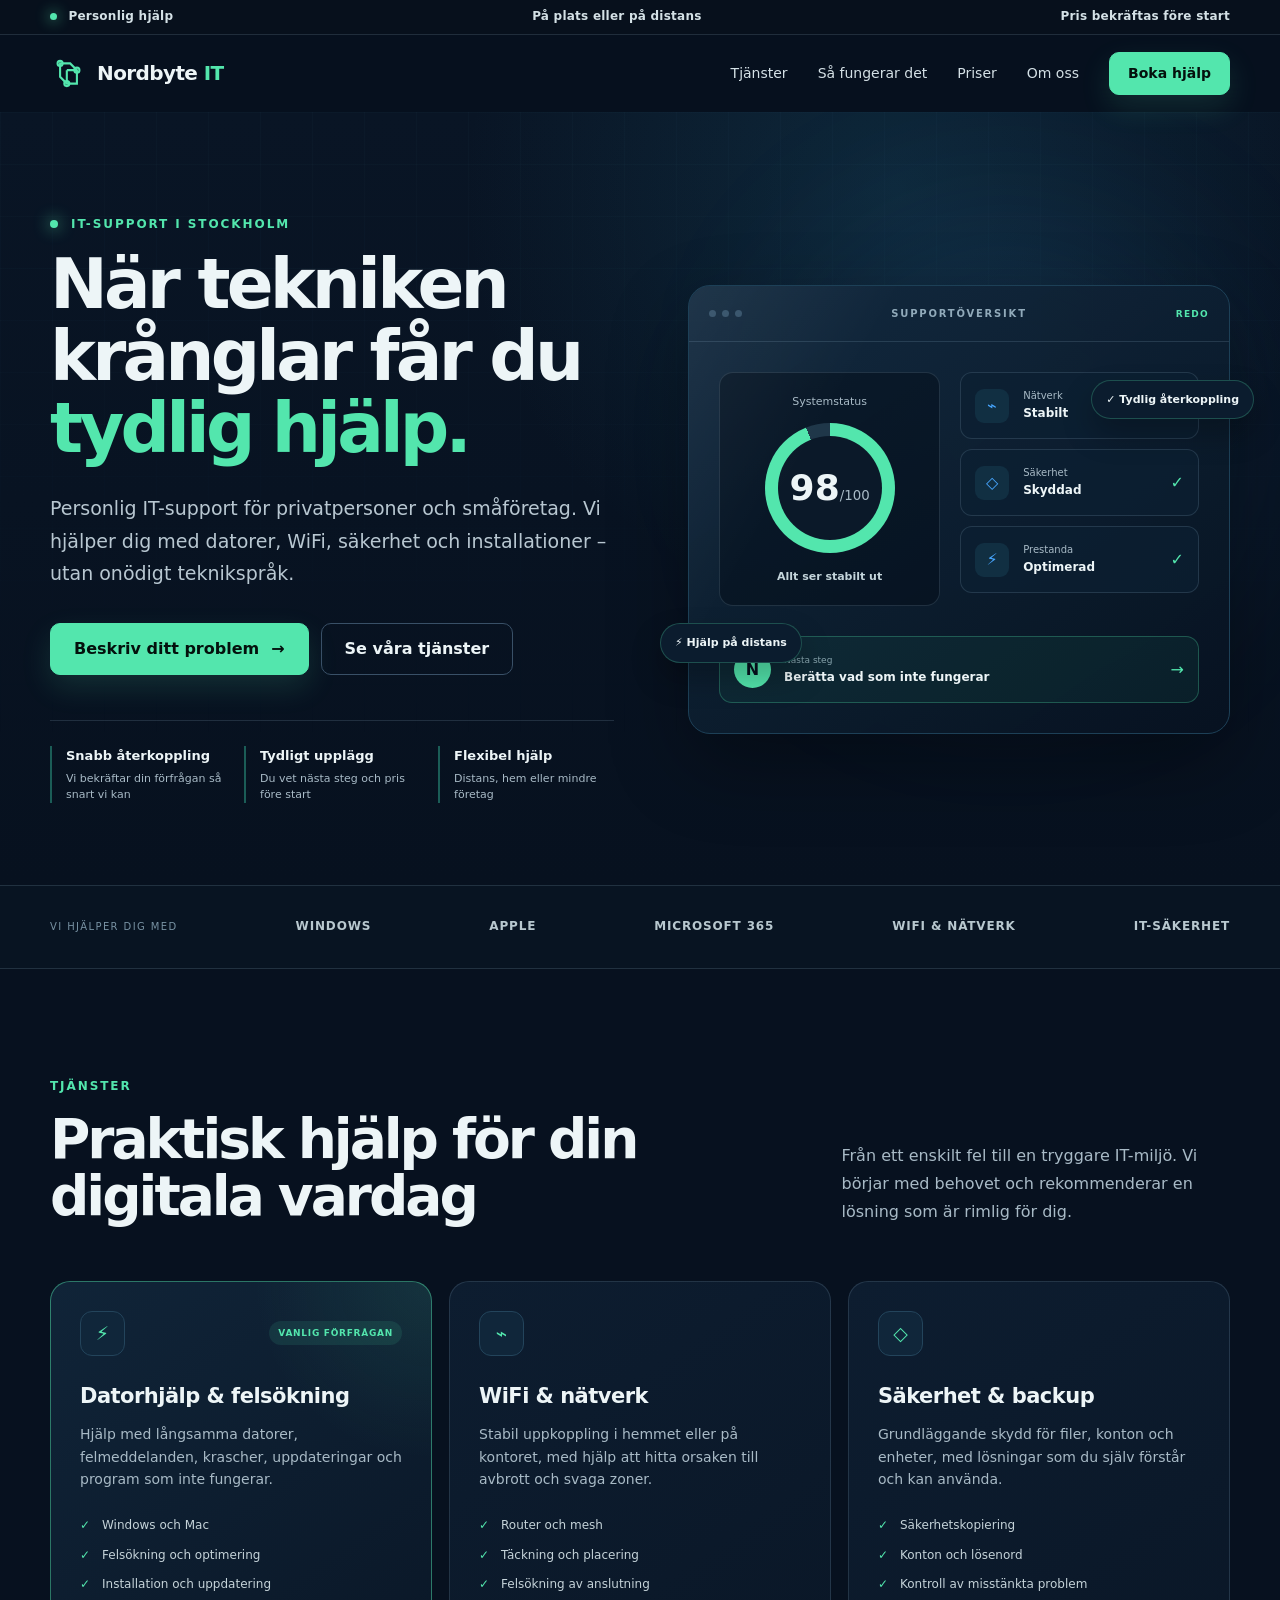
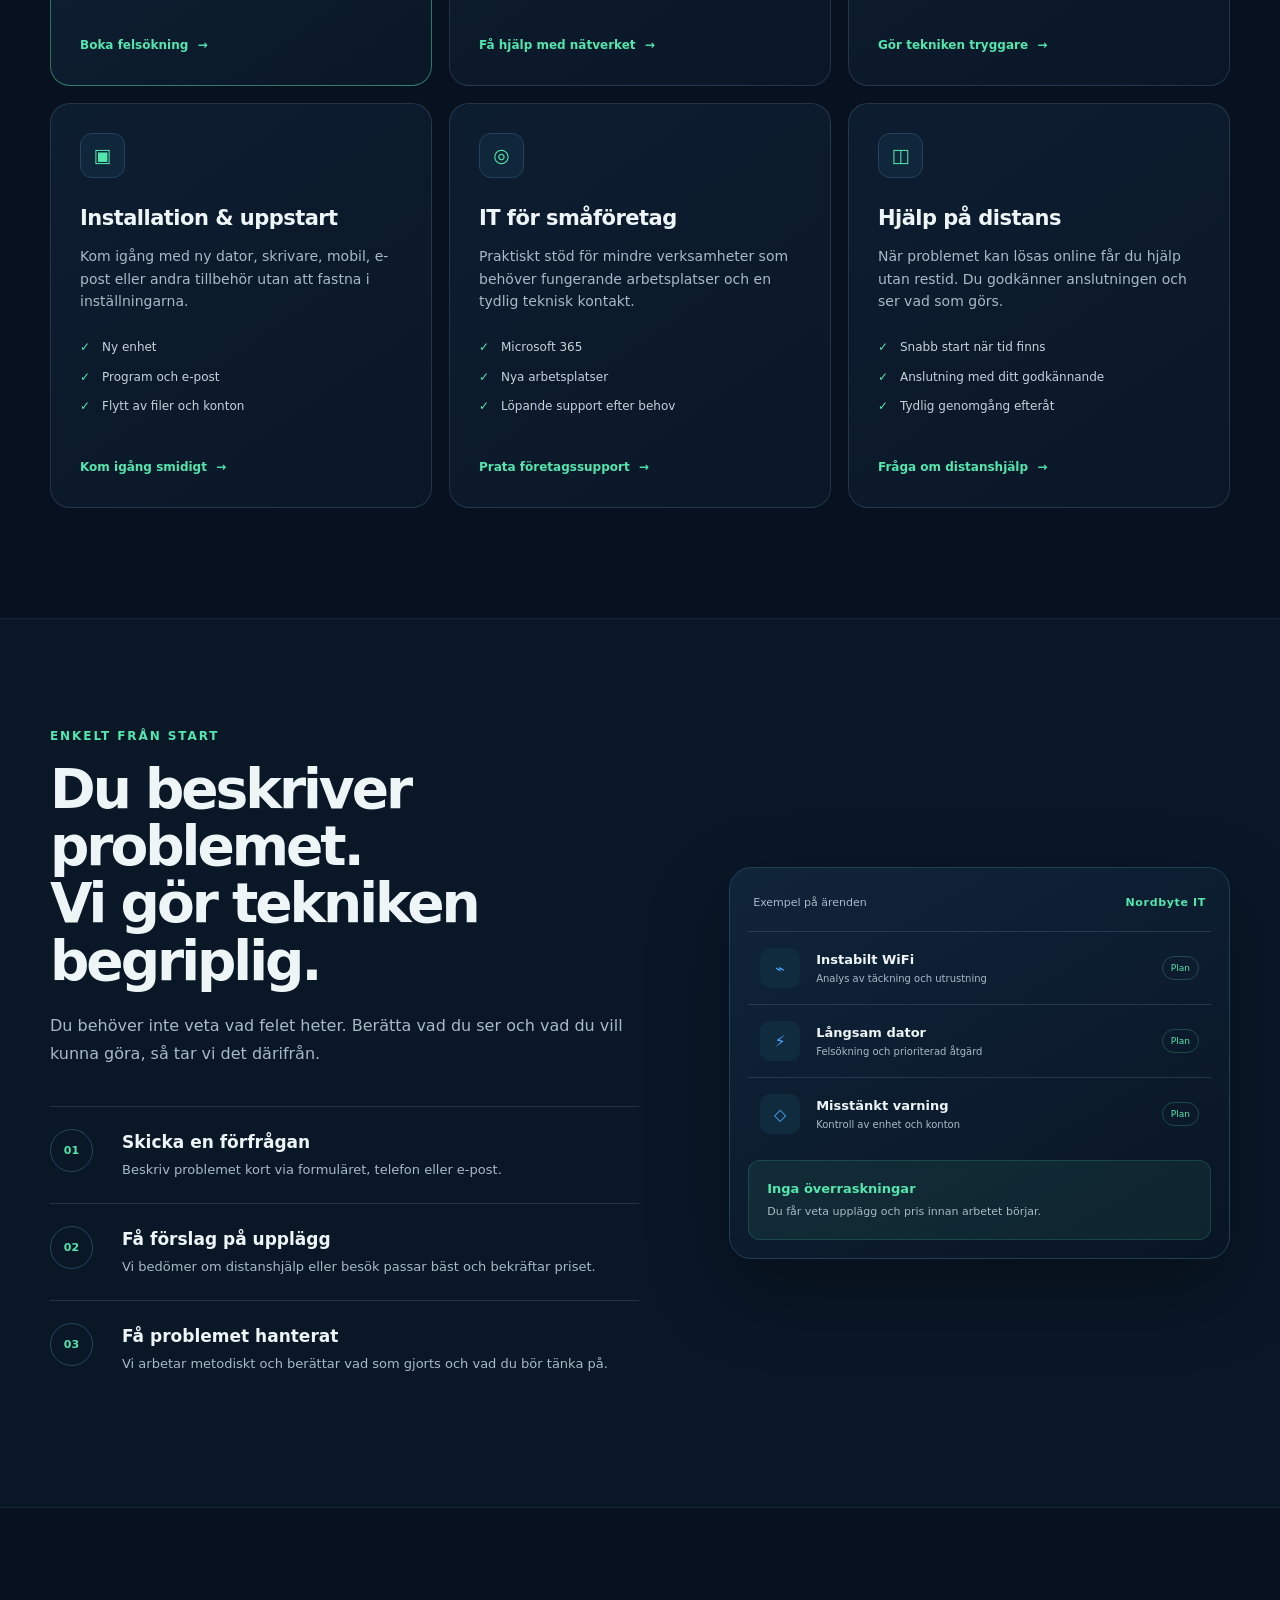
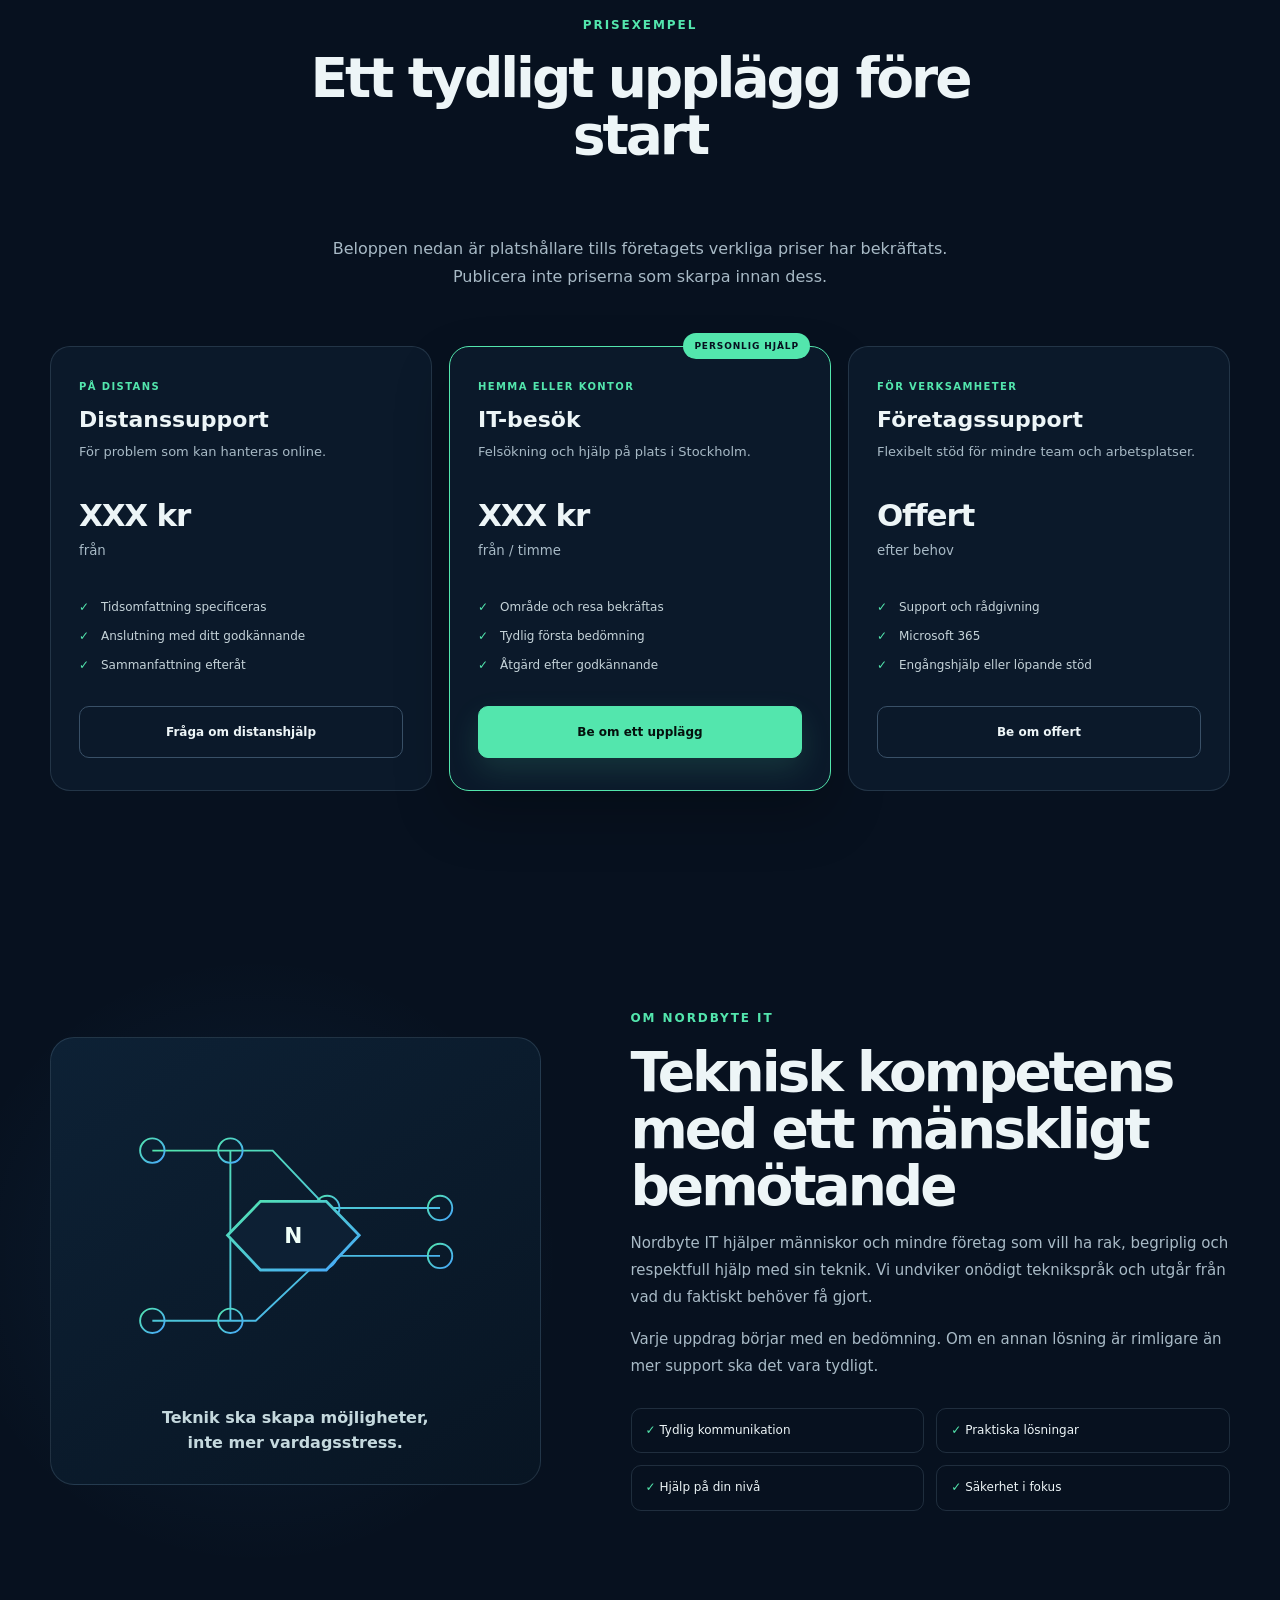
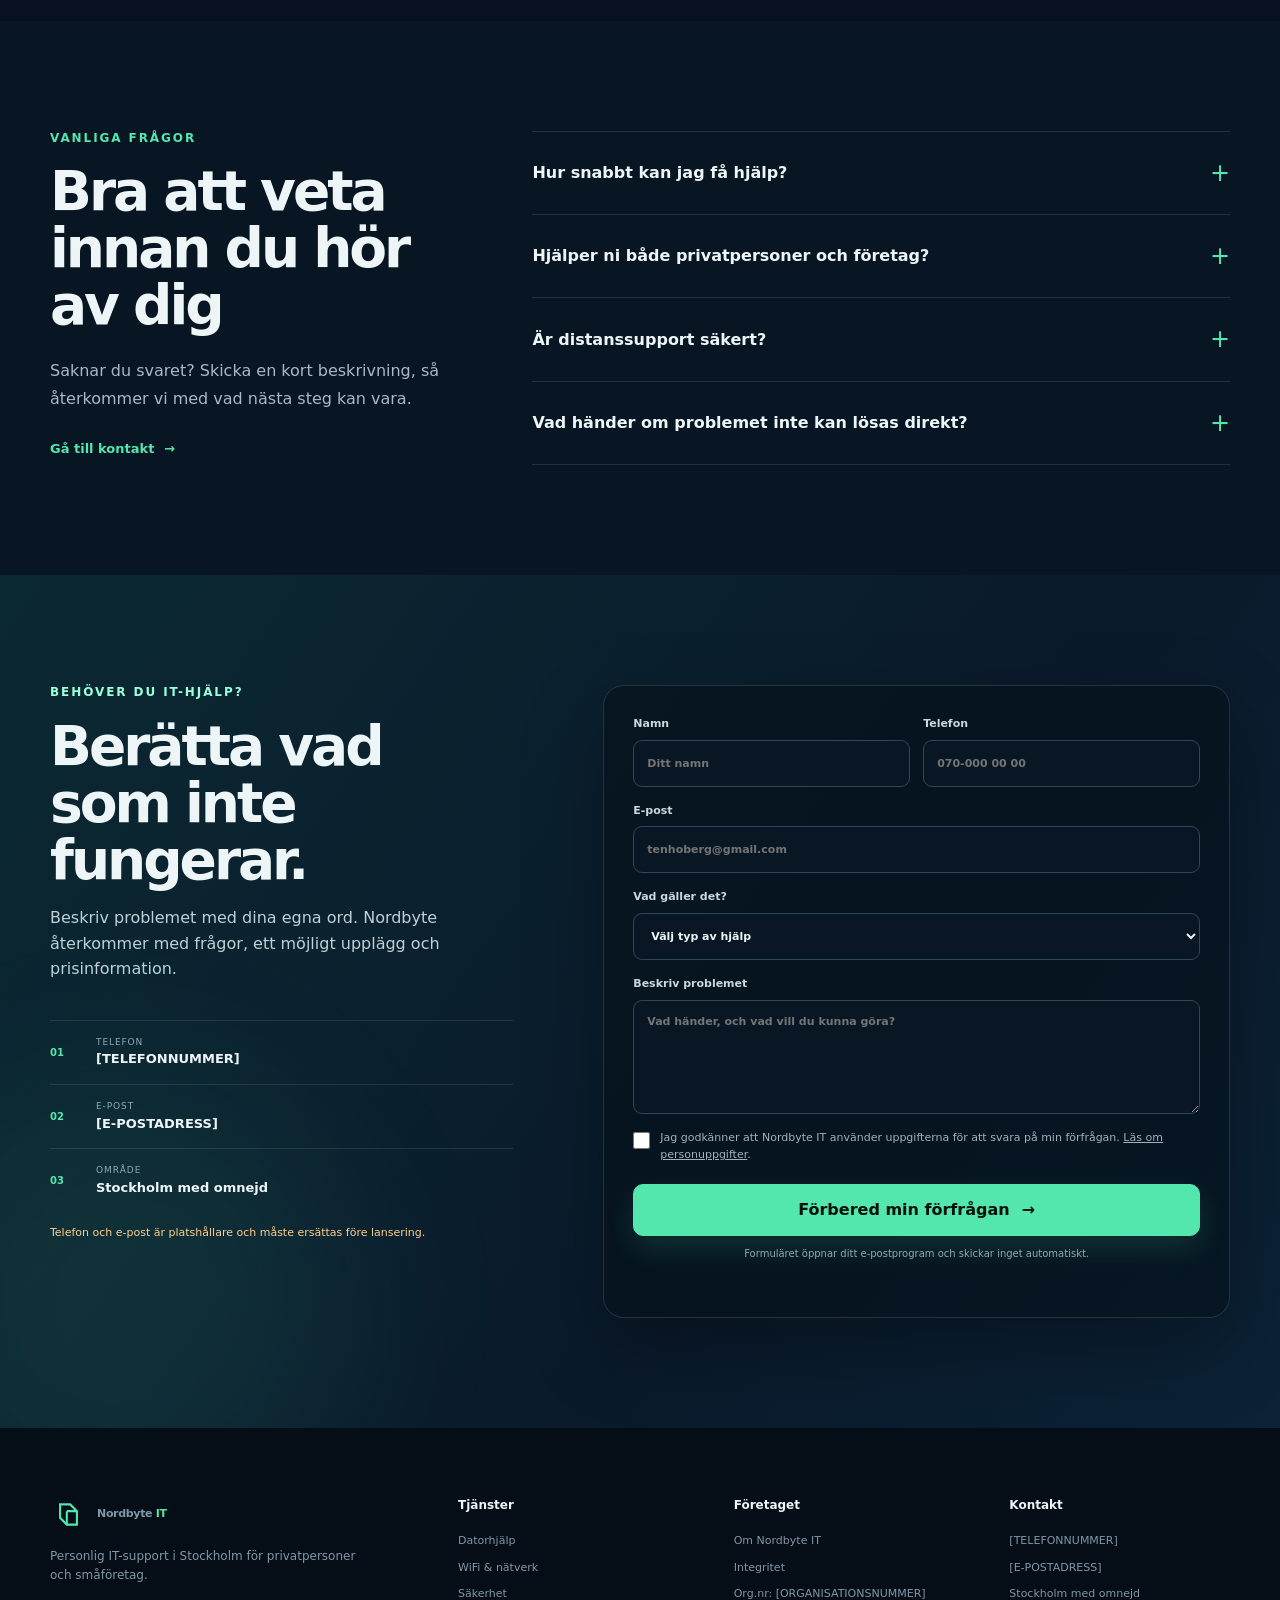
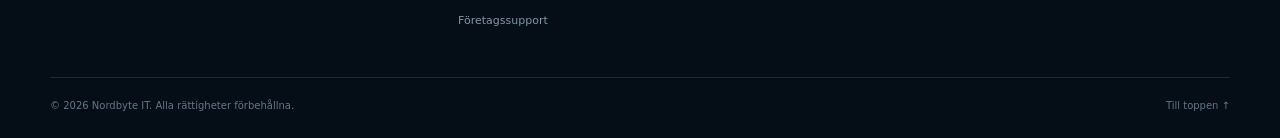
==== commit 59d90d99: "Update email placeholder in contact form" ====
--- a/index.html
+++ b/index.html
@@ -204,7 +204,7 @@
         </div>
         <form class="contact-form reveal delay-1" id="contact-form" novalidate>
           <div class="form-row"><label>Namn <input name="name" autocomplete="name" required placeholder="Ditt namn"></label><label>Telefon <input name="phone" type="tel" autocomplete="tel" required placeholder="070-000 00 00"></label></div>
-          <label>E-post <input name="email" type="email" autocomplete="email" required placeholder="namn@exempel.se"></label>
+          <label>E-post <input name="email" type="email" autocomplete="email" required placeholder="tenhoberg@gmail.com"></label>
           <label>Vad gäller det? <select name="service" required><option value="">Välj typ av hjälp</option><option>Datorhjälp och felsökning</option><option>WiFi och nätverk</option><option>Säkerhet och backup</option><option>Installation och uppstart</option><option>Företagssupport</option><option>Annat</option></select></label>
           <label>Beskriv problemet <textarea name="message" rows="5" required placeholder="Vad händer, och vad vill du kunna göra?"></textarea></label>
           <label class="consent"><input type="checkbox" name="consent" required><span>Jag godkänner att Nordbyte IT använder uppgifterna för att svara på min förfrågan. <a href="integritet.html">Läs om personuppgifter</a>.</span></label>
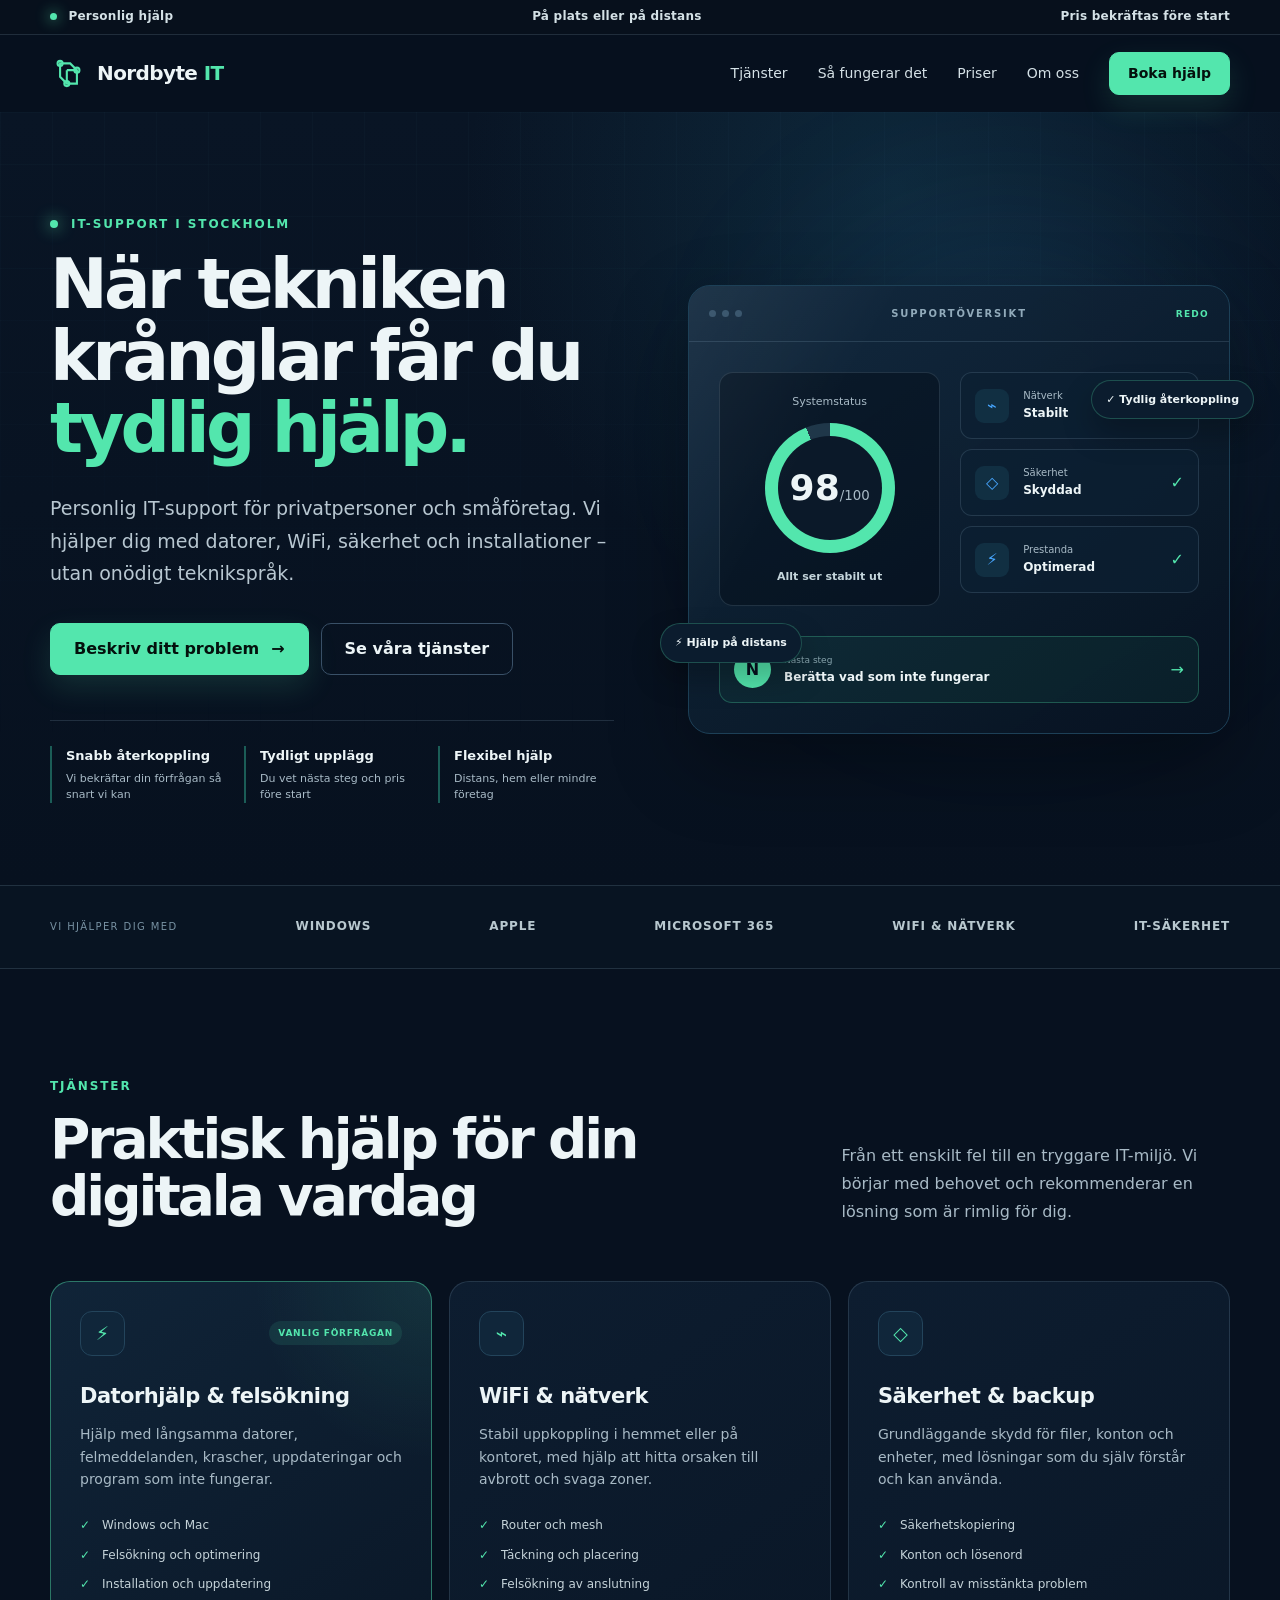
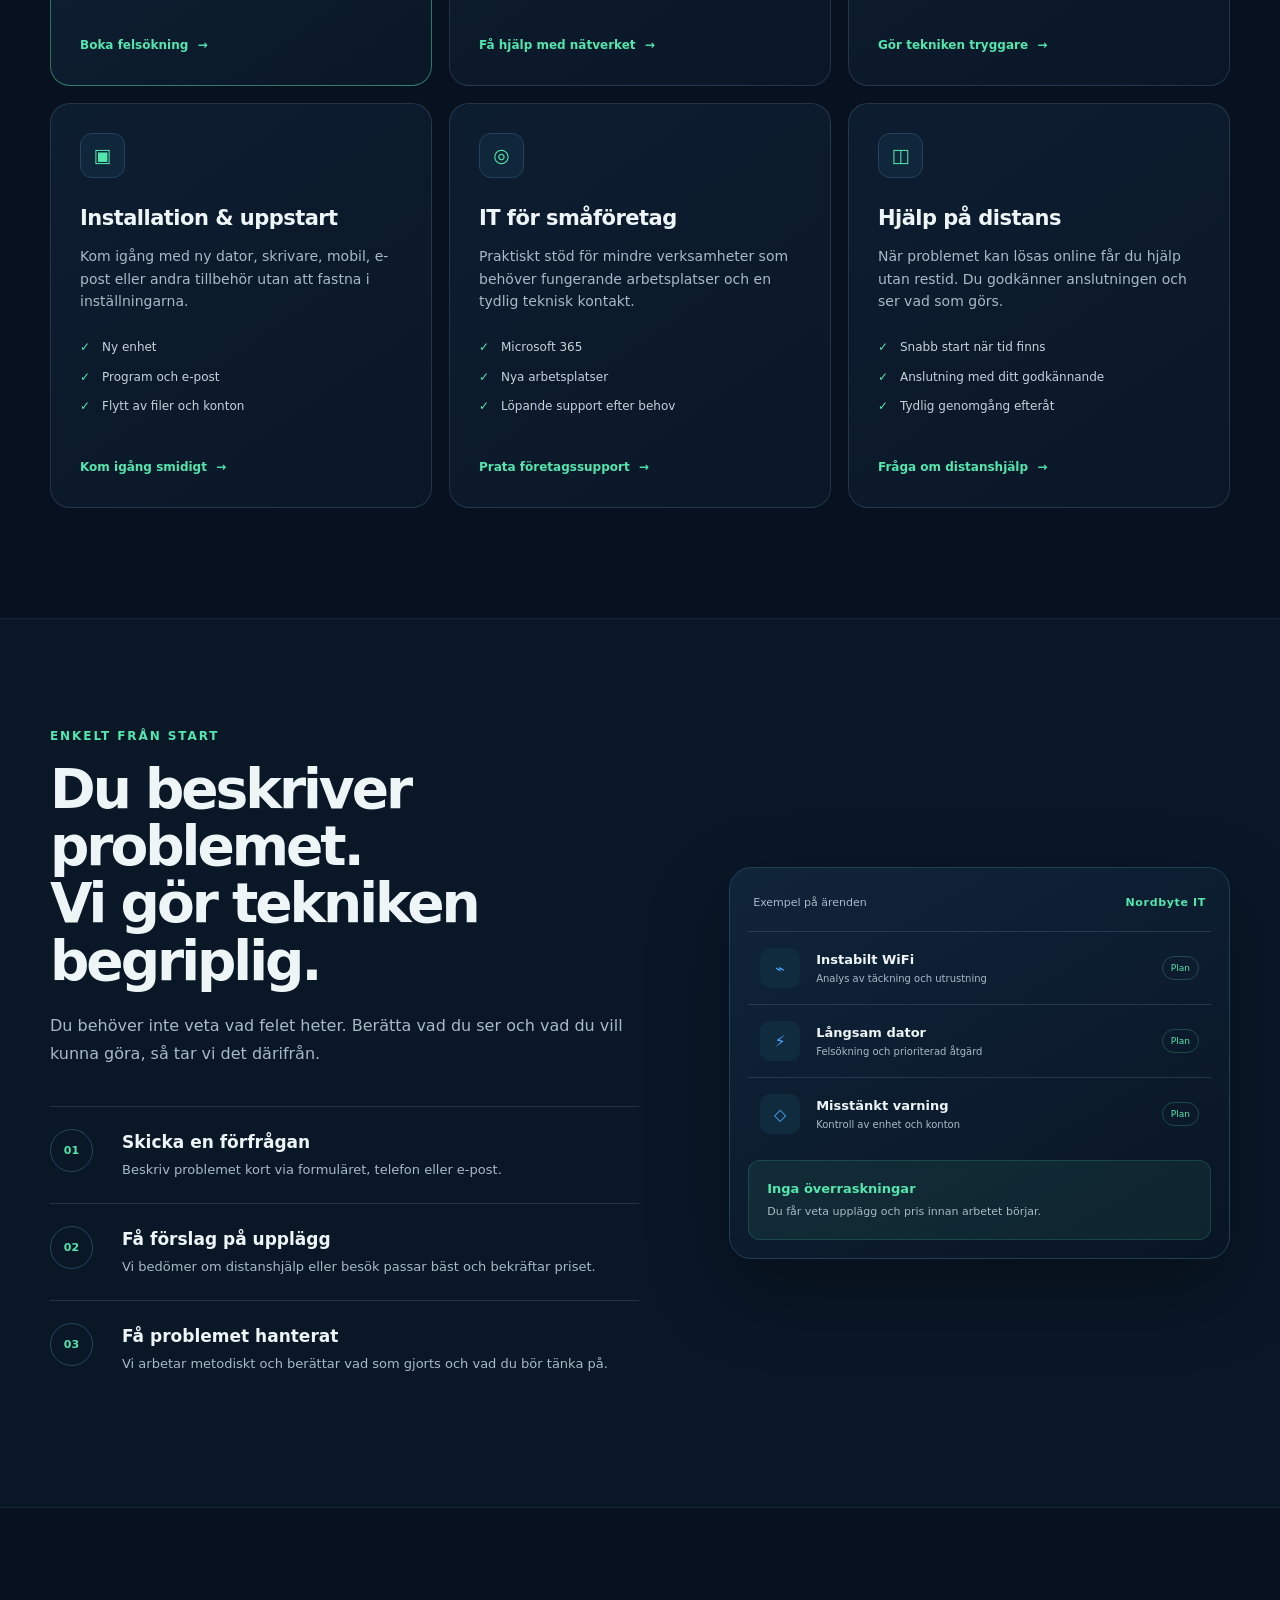
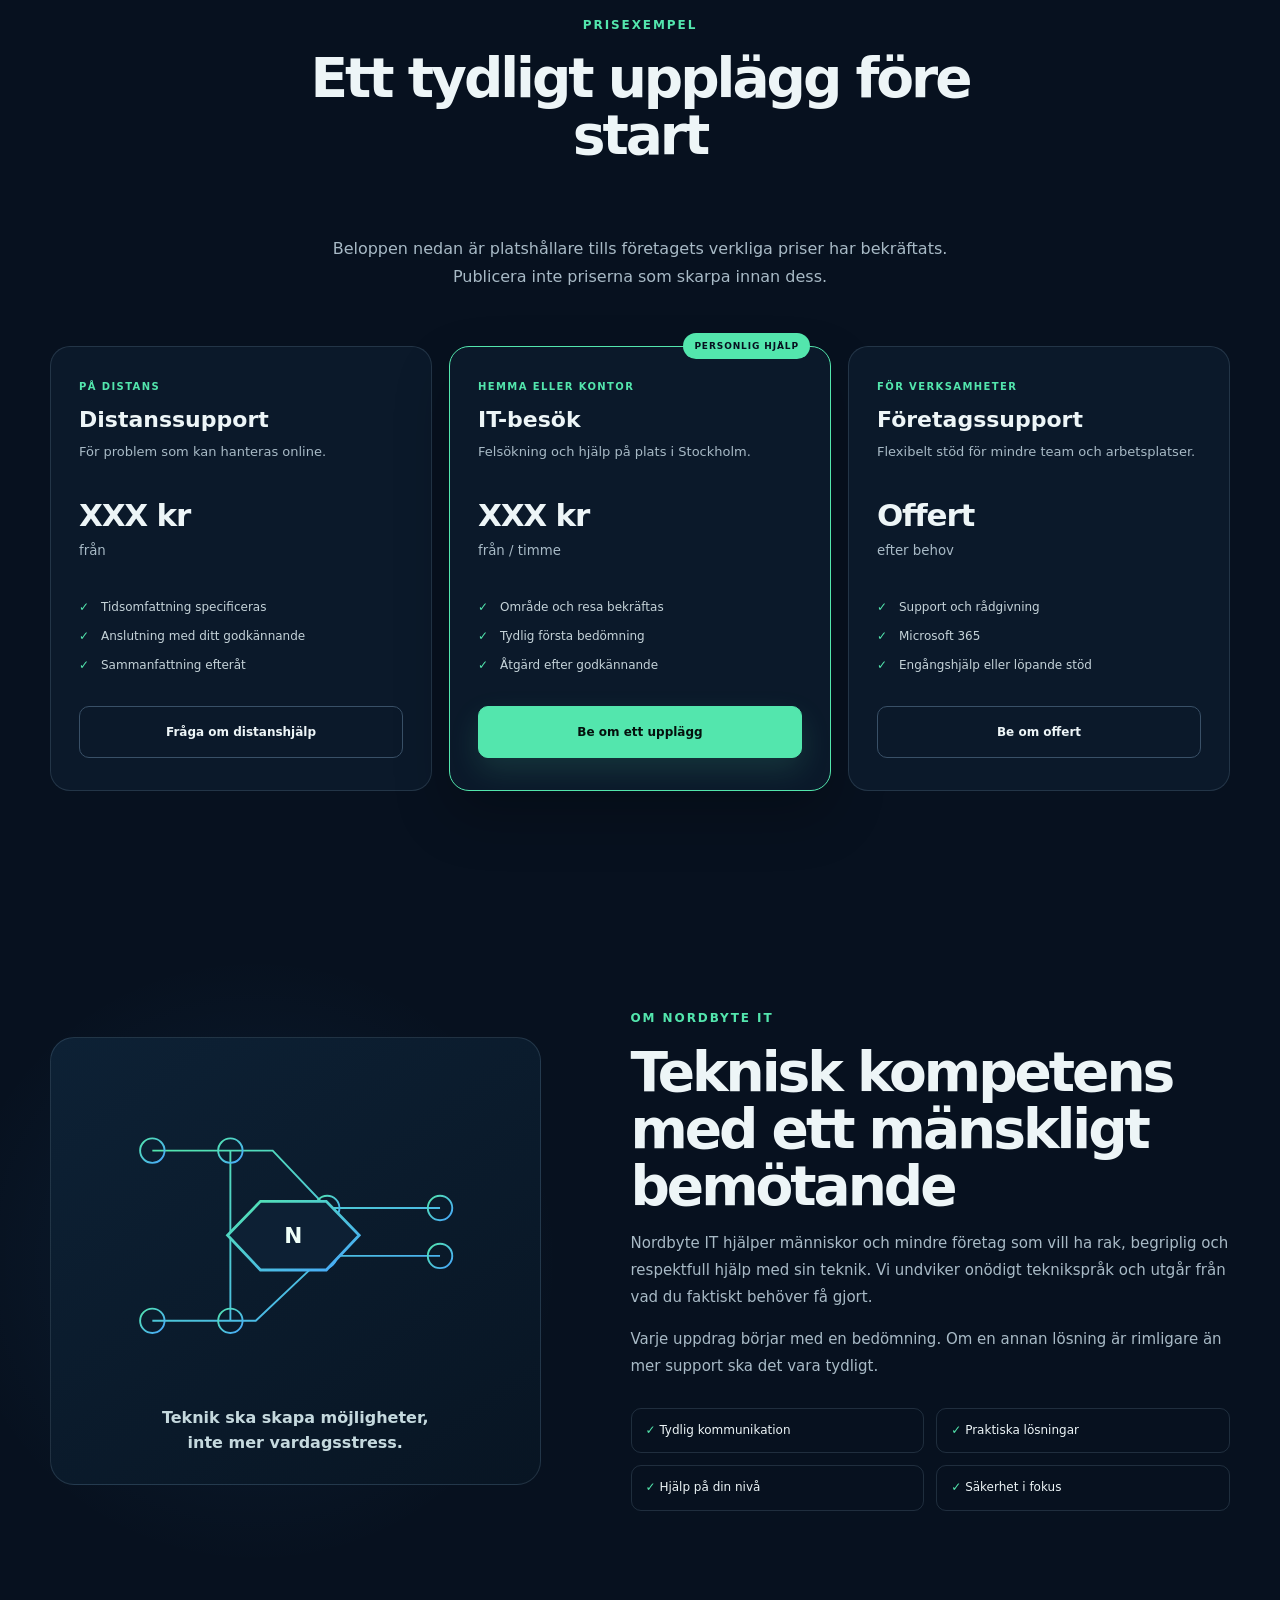
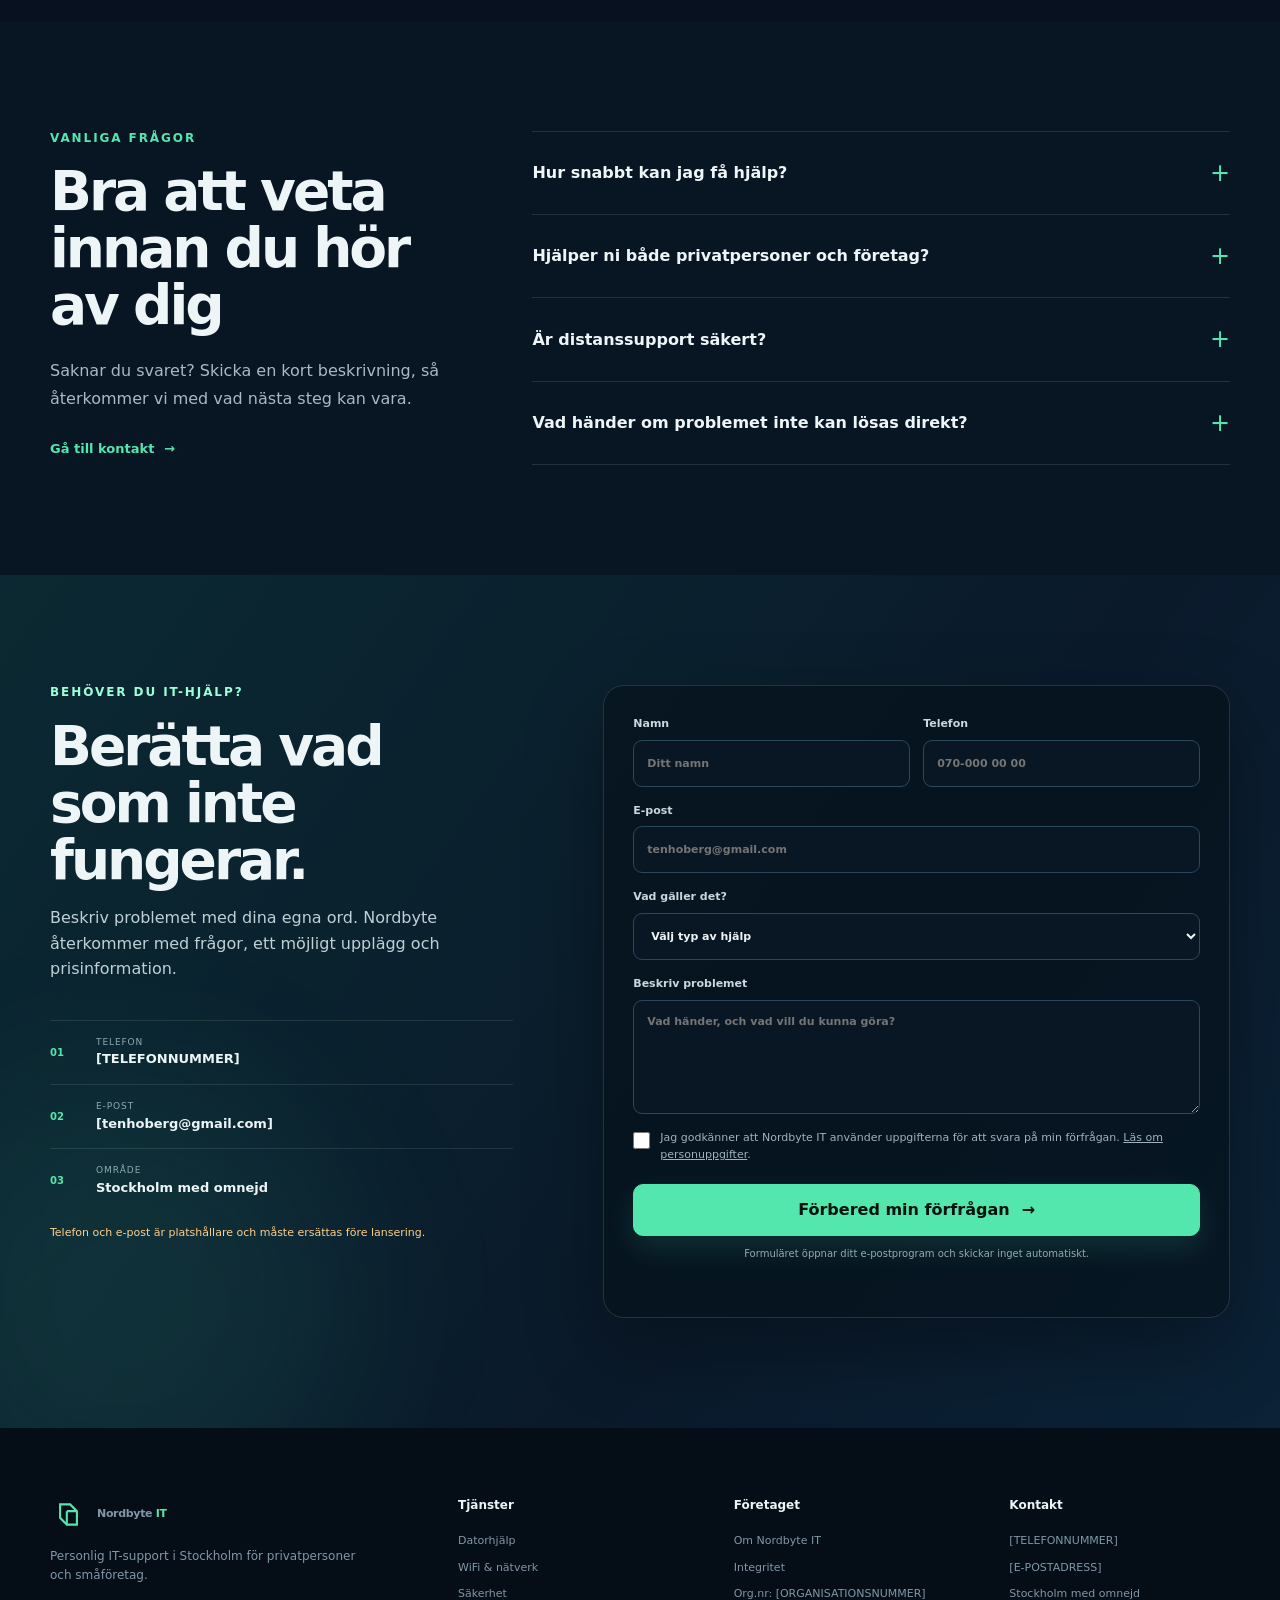
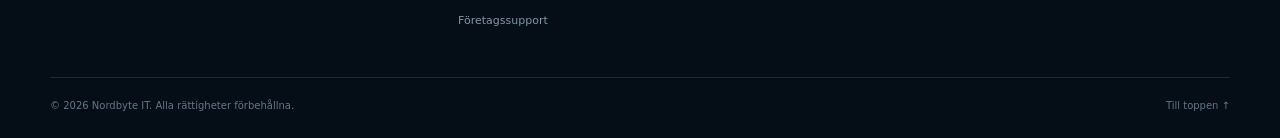
==== commit 369e7acf: "Update contact email placeholder in index.html" ====
--- a/index.html
+++ b/index.html
@@ -199,7 +199,7 @@
     <section class="contact section" id="kontakt">
       <div class="container contact-grid">
         <div class="contact-copy reveal"><p class="eyebrow eyebrow--light">Behöver du IT-hjälp?</p><h2>Berätta vad som inte fungerar.</h2><p>Beskriv problemet med dina egna ord. Nordbyte återkommer med frågor, ett möjligt upplägg och prisinformation.</p>
-          <div class="contact-methods"><div><span>01</span><p><small>Telefon</small><strong>[TELEFONNUMMER]</strong></p></div><div><span>02</span><p><small>E-post</small><strong>[E-POSTADRESS]</strong></p></div><div><span>03</span><p><small>Område</small><strong>Stockholm med omnejd</strong></p></div></div>
+          <div class="contact-methods"><div><span>01</span><p><small>Telefon</small><strong>[TELEFONNUMMER]</strong></p></div><div><span>02</span><p><small>E-post</small><strong>[tenhoberg@gmail.com]</strong></p></div><div><span>03</span><p><small>Område</small><strong>Stockholm med omnejd</strong></p></div></div>
           <p class="placeholder-note">Telefon och e-post är platshållare och måste ersättas före lansering.</p>
         </div>
         <form class="contact-form reveal delay-1" id="contact-form" novalidate>
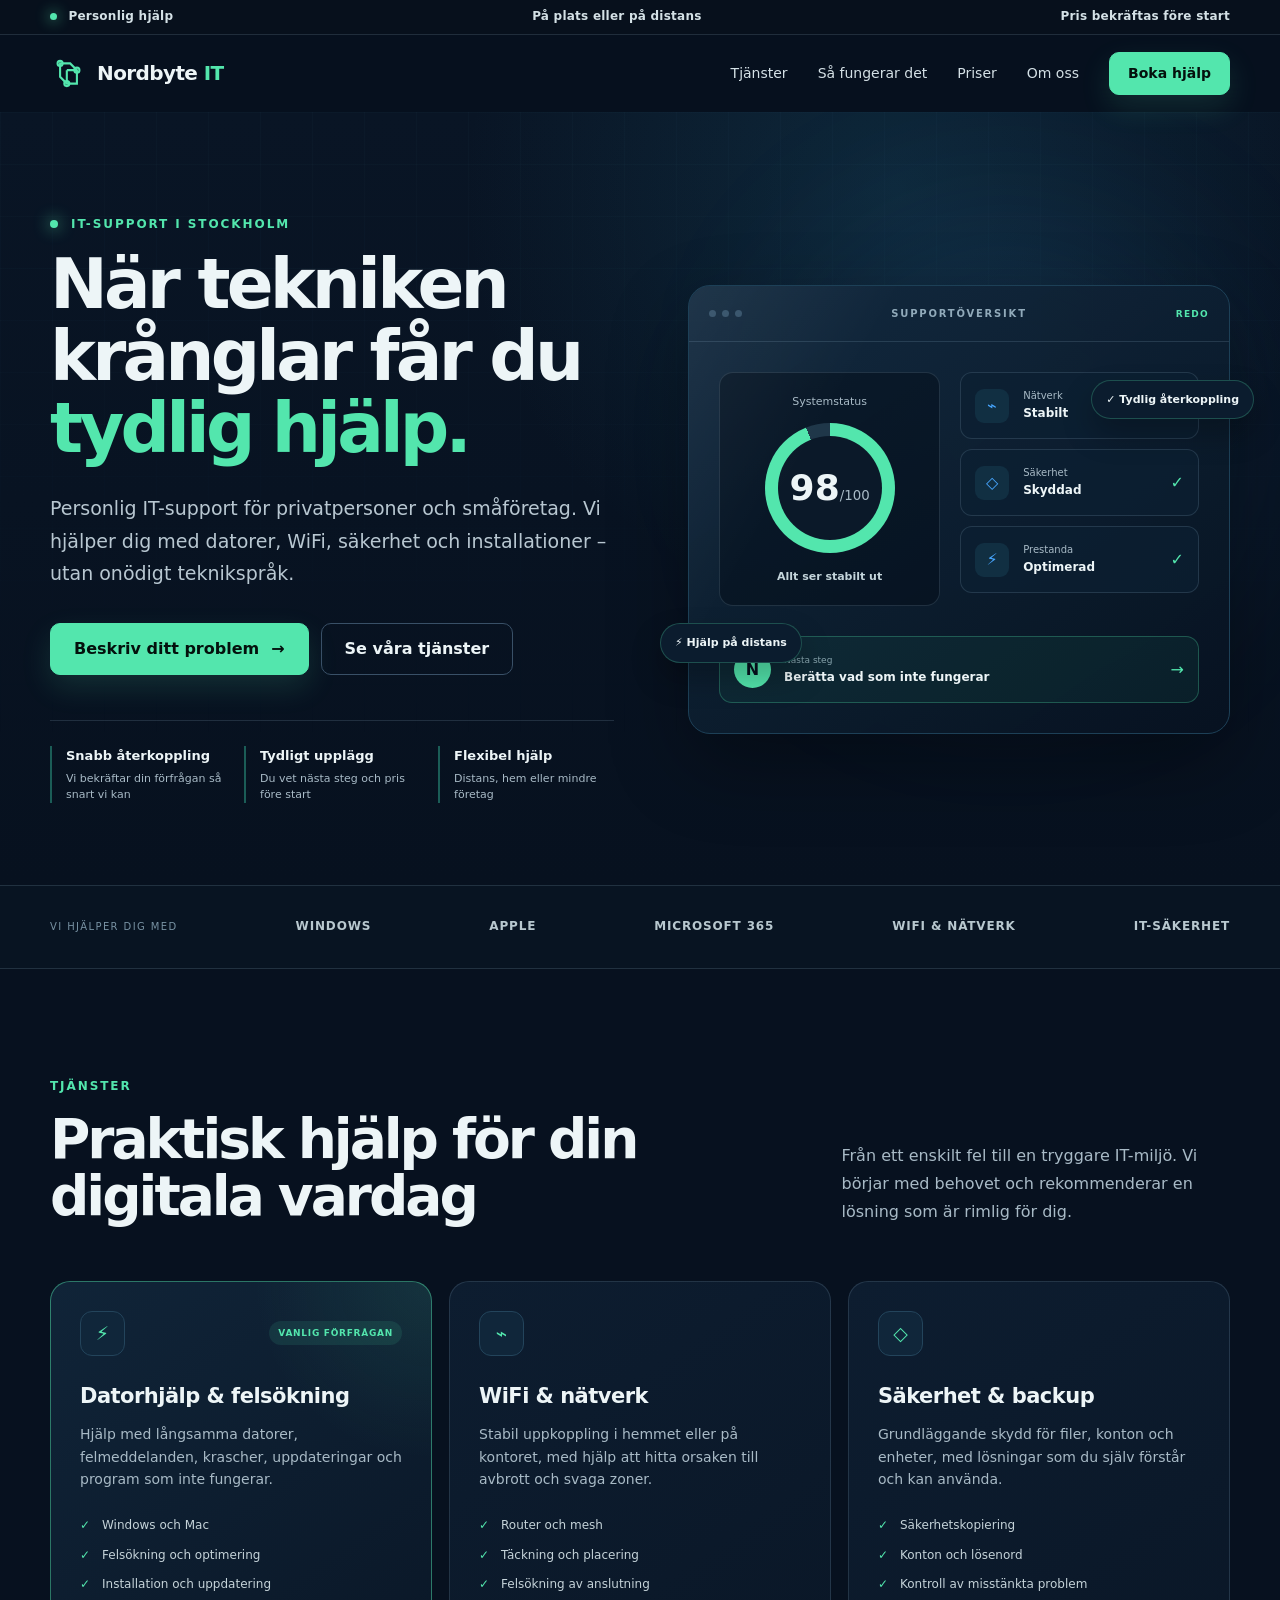
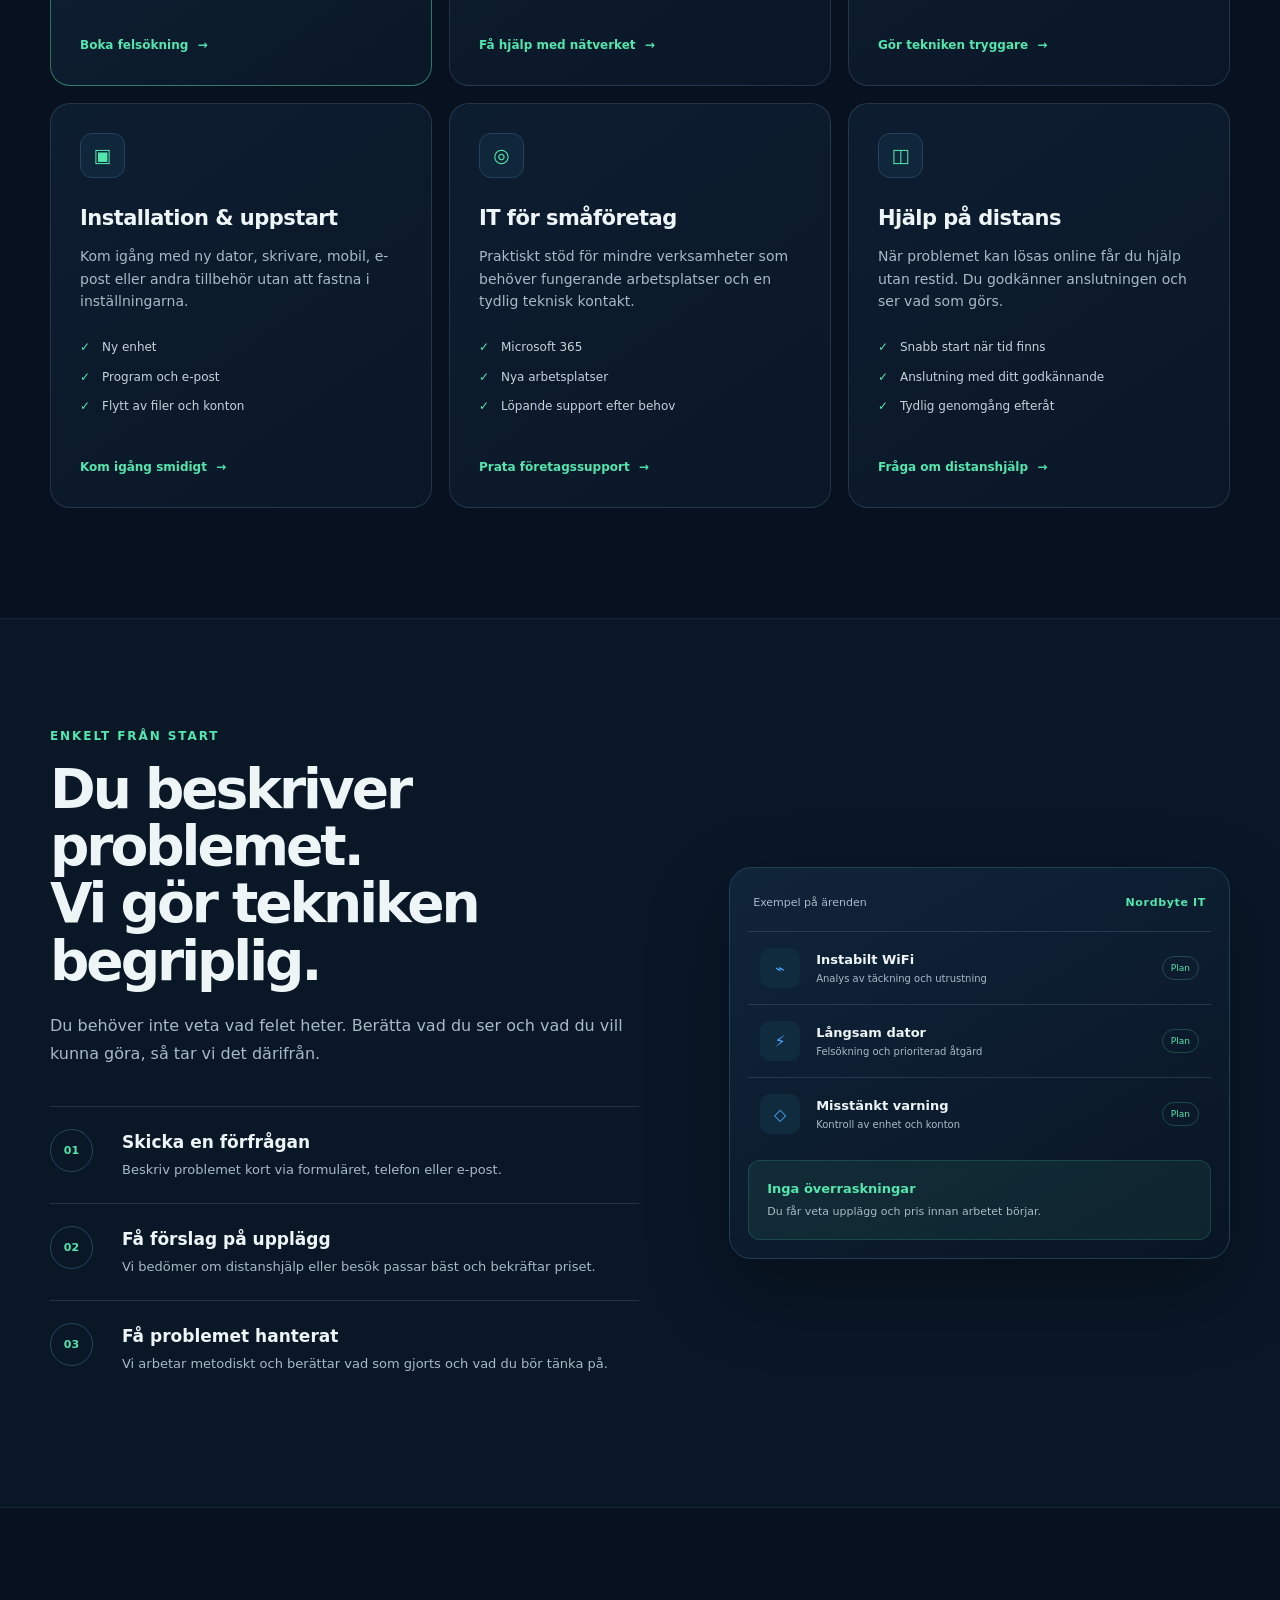
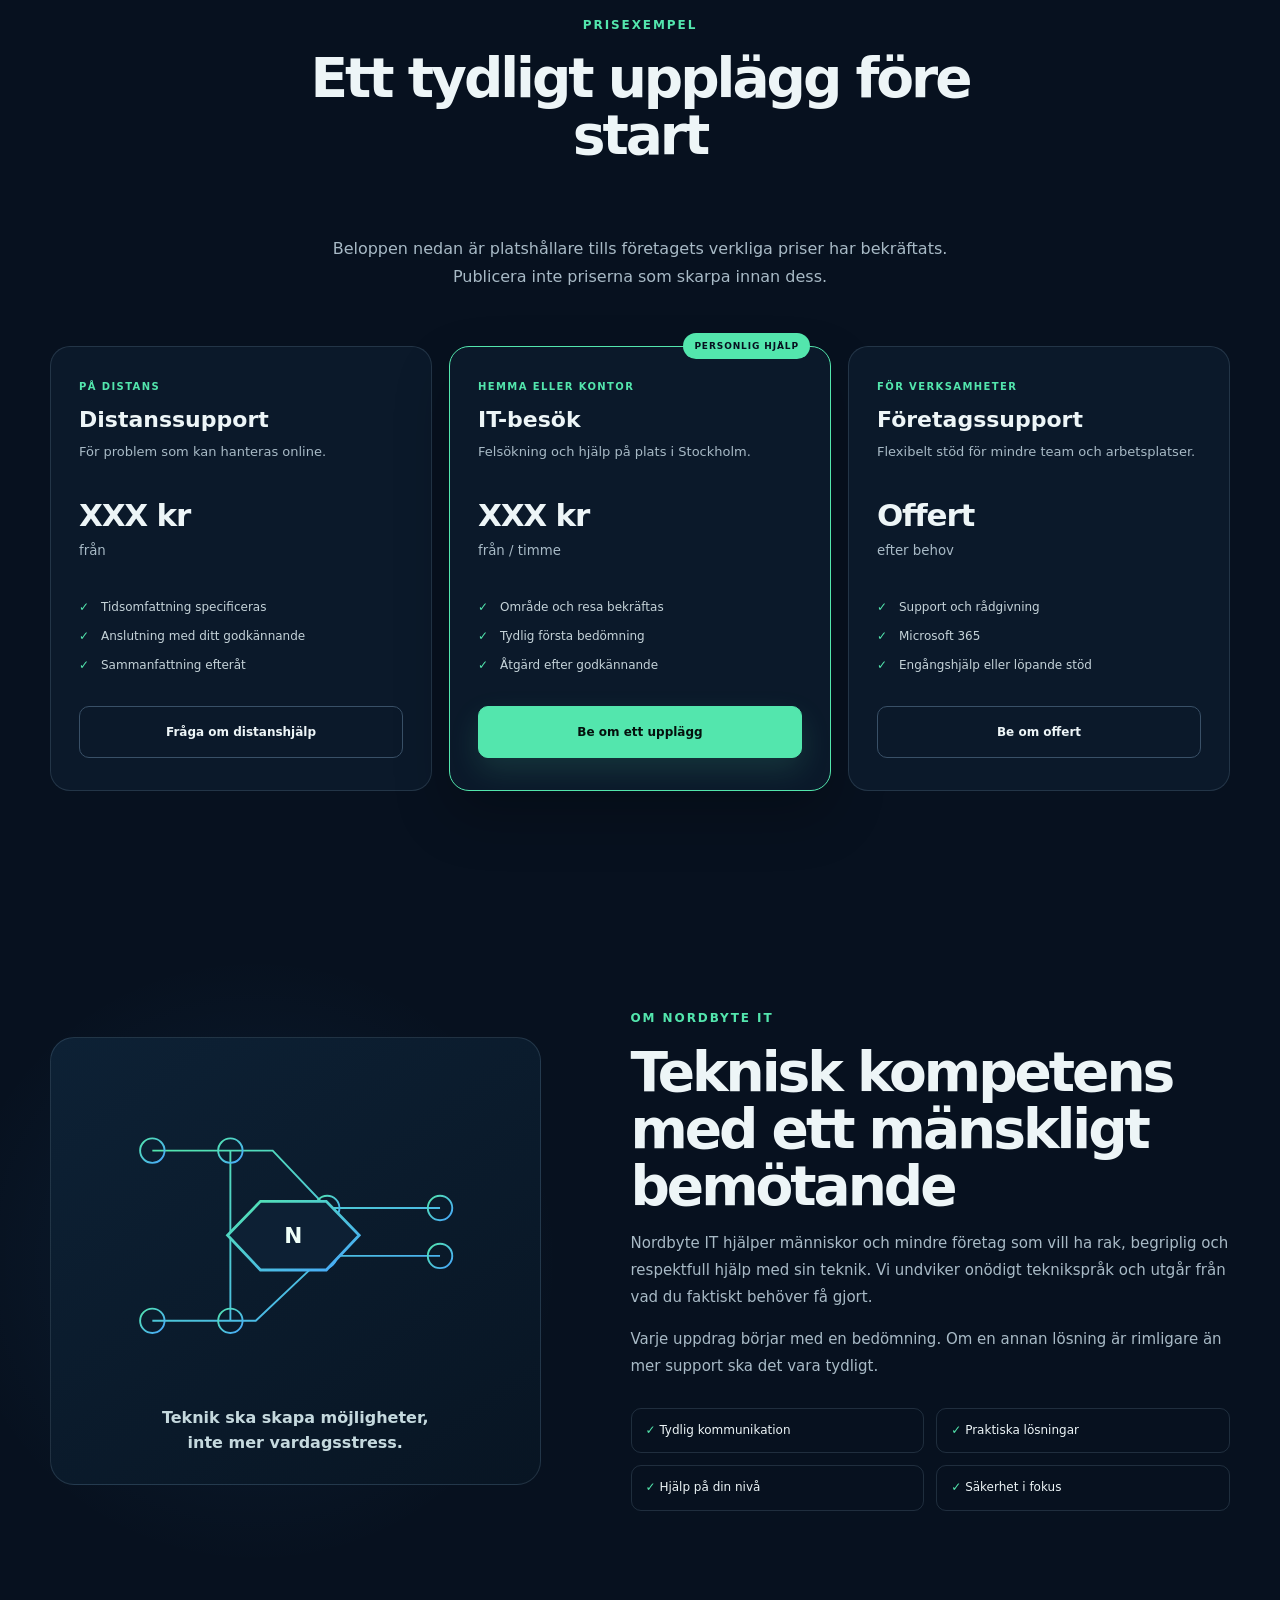
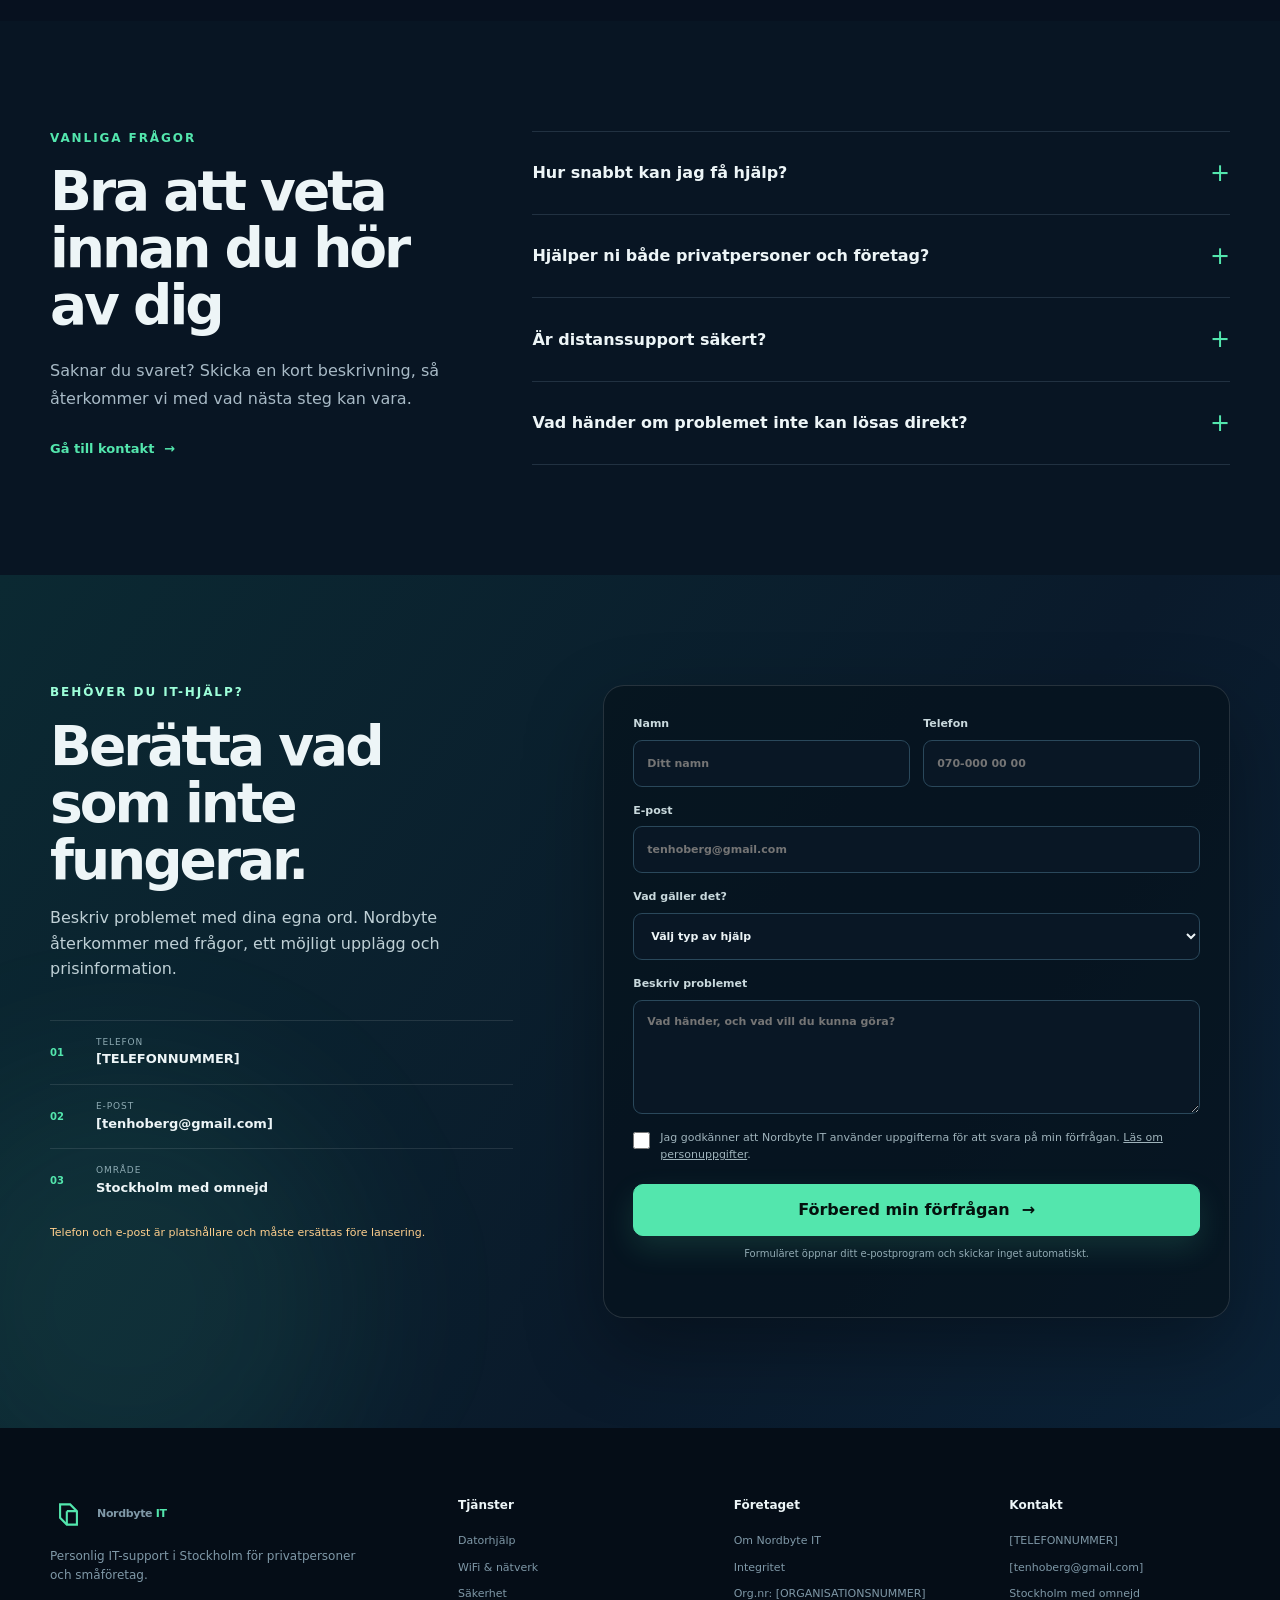
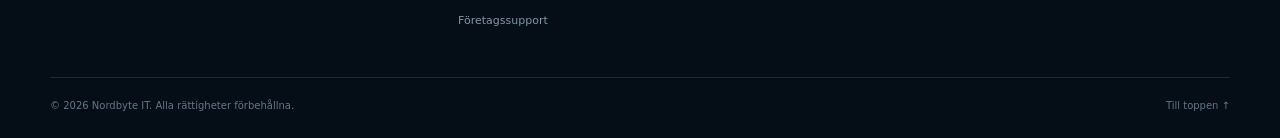
==== commit 5a23b54b: "Update index.html" ====
--- a/index.html
+++ b/index.html
@@ -217,7 +217,7 @@
 
   <div class="mobile-actions" aria-label="Snabbkontakt"><a href="#kontakt">Beskriv problemet</a><a href="#kontakt">Kontaktuppgifter</a></div>
   <footer class="site-footer">
-    <div class="container footer-grid"><div><a class="brand brand--footer" href="#top"><svg class="brand__mark" viewBox="0 0 44 44" aria-hidden="true"><path d="M12 10h12l8 8v16H20l-8-8V10Z"/><path d="M20 18h12M20 18v16"/></svg><span>Nordbyte <strong>IT</strong></span></a><p>Personlig IT-support i Stockholm för privatpersoner och småföretag.</p></div><div><strong>Tjänster</strong><a href="#tjanster">Datorhjälp</a><a href="#tjanster">WiFi & nätverk</a><a href="#tjanster">Säkerhet</a><a href="#tjanster">Företagssupport</a></div><div><strong>Företaget</strong><a href="#om">Om Nordbyte IT</a><a href="integritet.html">Integritet</a><span>Org.nr: [ORGANISATIONSNUMMER]</span></div><div><strong>Kontakt</strong><span>[TELEFONNUMMER]</span><span>[E-POSTADRESS]</span><span>Stockholm med omnejd</span></div></div>
+    <div class="container footer-grid"><div><a class="brand brand--footer" href="#top"><svg class="brand__mark" viewBox="0 0 44 44" aria-hidden="true"><path d="M12 10h12l8 8v16H20l-8-8V10Z"/><path d="M20 18h12M20 18v16"/></svg><span>Nordbyte <strong>IT</strong></span></a><p>Personlig IT-support i Stockholm för privatpersoner och småföretag.</p></div><div><strong>Tjänster</strong><a href="#tjanster">Datorhjälp</a><a href="#tjanster">WiFi & nätverk</a><a href="#tjanster">Säkerhet</a><a href="#tjanster">Företagssupport</a></div><div><strong>Företaget</strong><a href="#om">Om Nordbyte IT</a><a href="integritet.html">Integritet</a><span>Org.nr: [ORGANISATIONSNUMMER]</span></div><div><strong>Kontakt</strong><span>[TELEFONNUMMER]</span><span>[tenhoberg@gmail.com]</span><span>Stockholm med omnejd</span></div></div>
     <div class="container footer-bottom"><span>© <span id="year"></span> Nordbyte IT. Alla rättigheter förbehållna.</span><a href="#top">Till toppen ↑</a></div>
   </footer>
   <script src="script.js" defer></script>
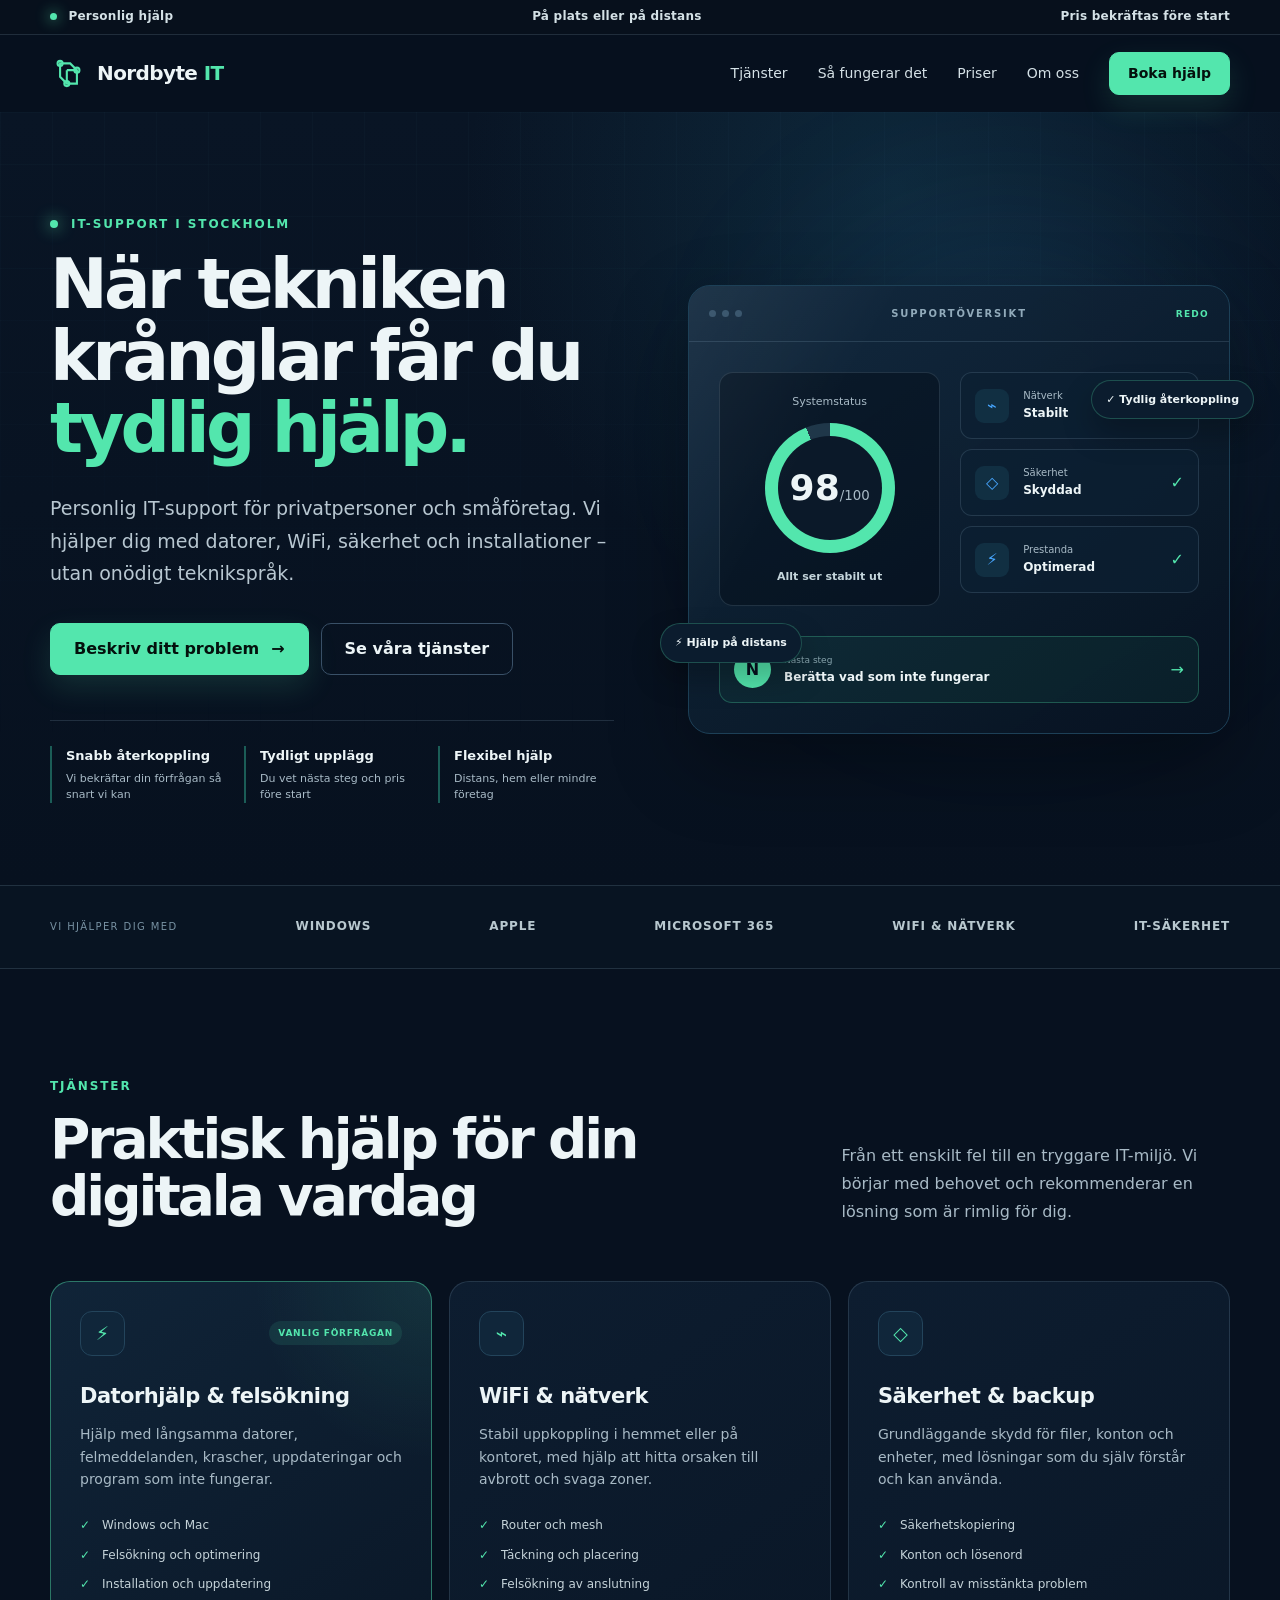
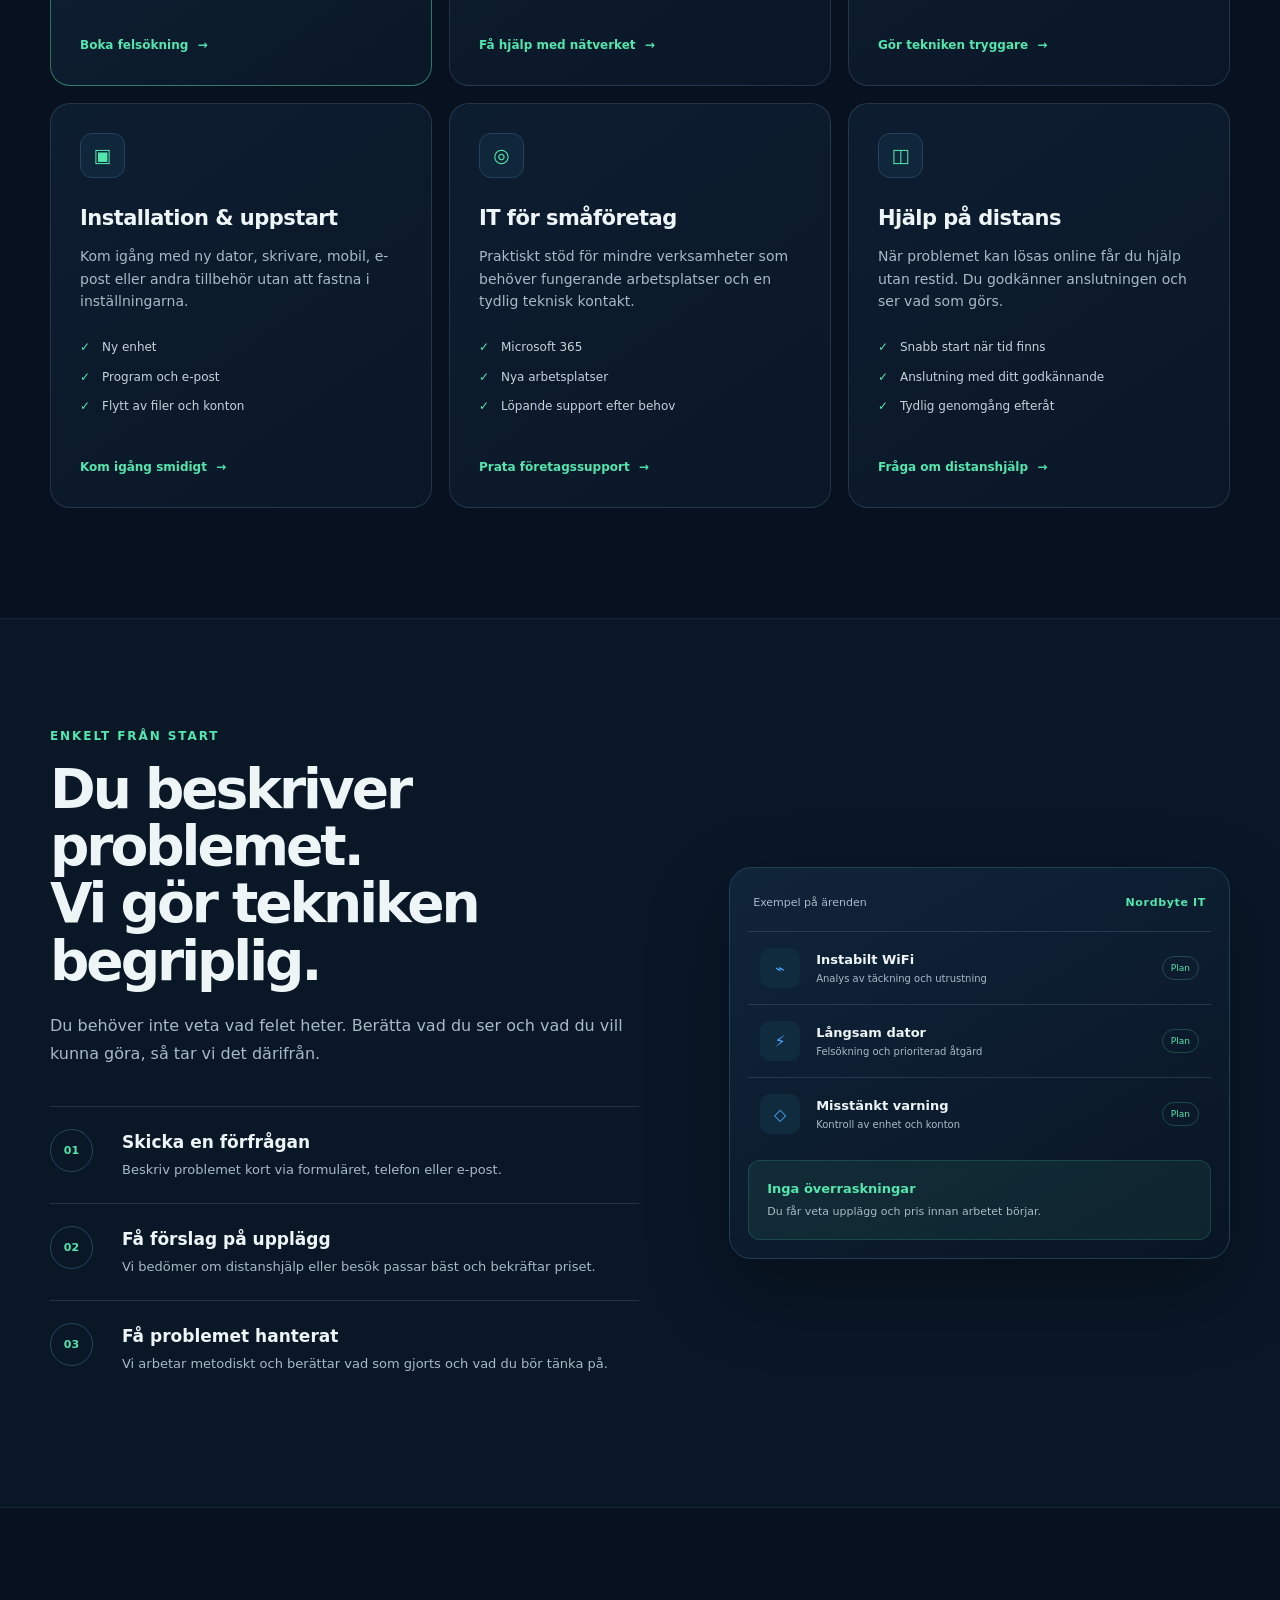
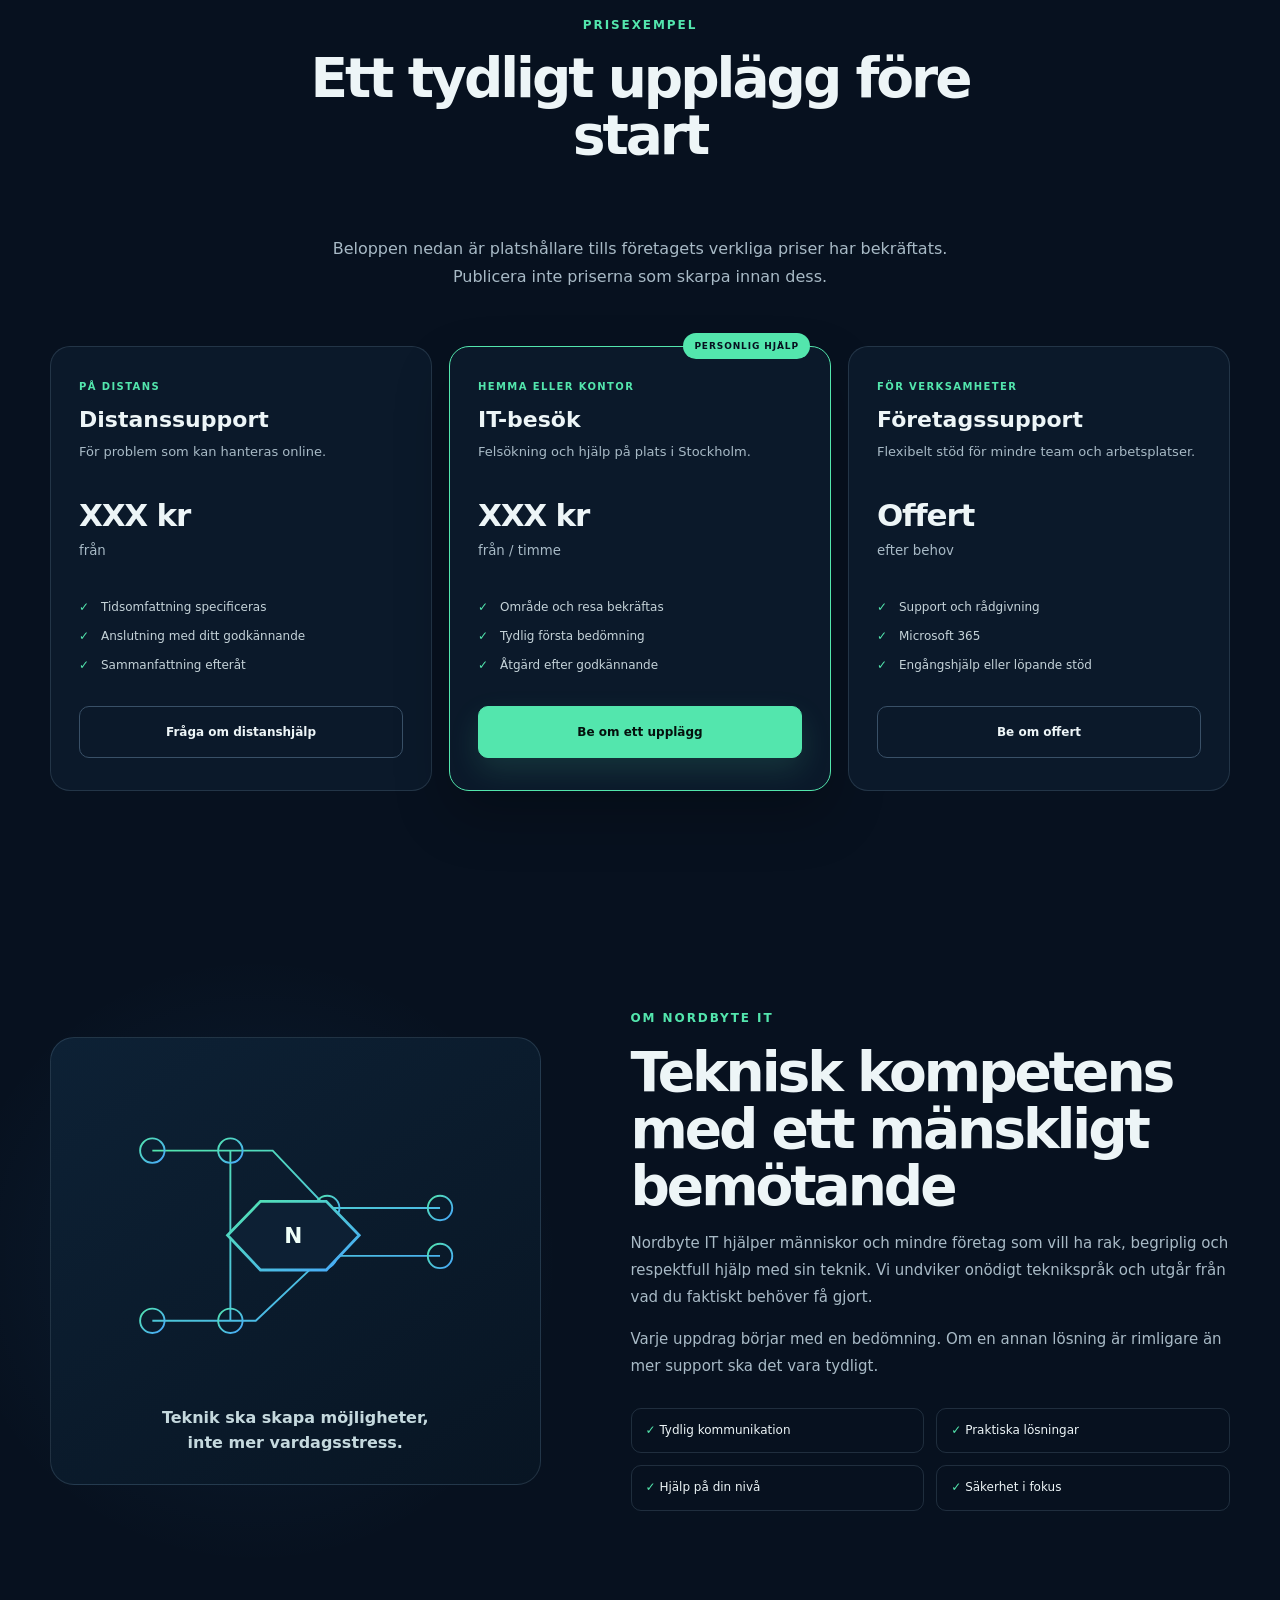
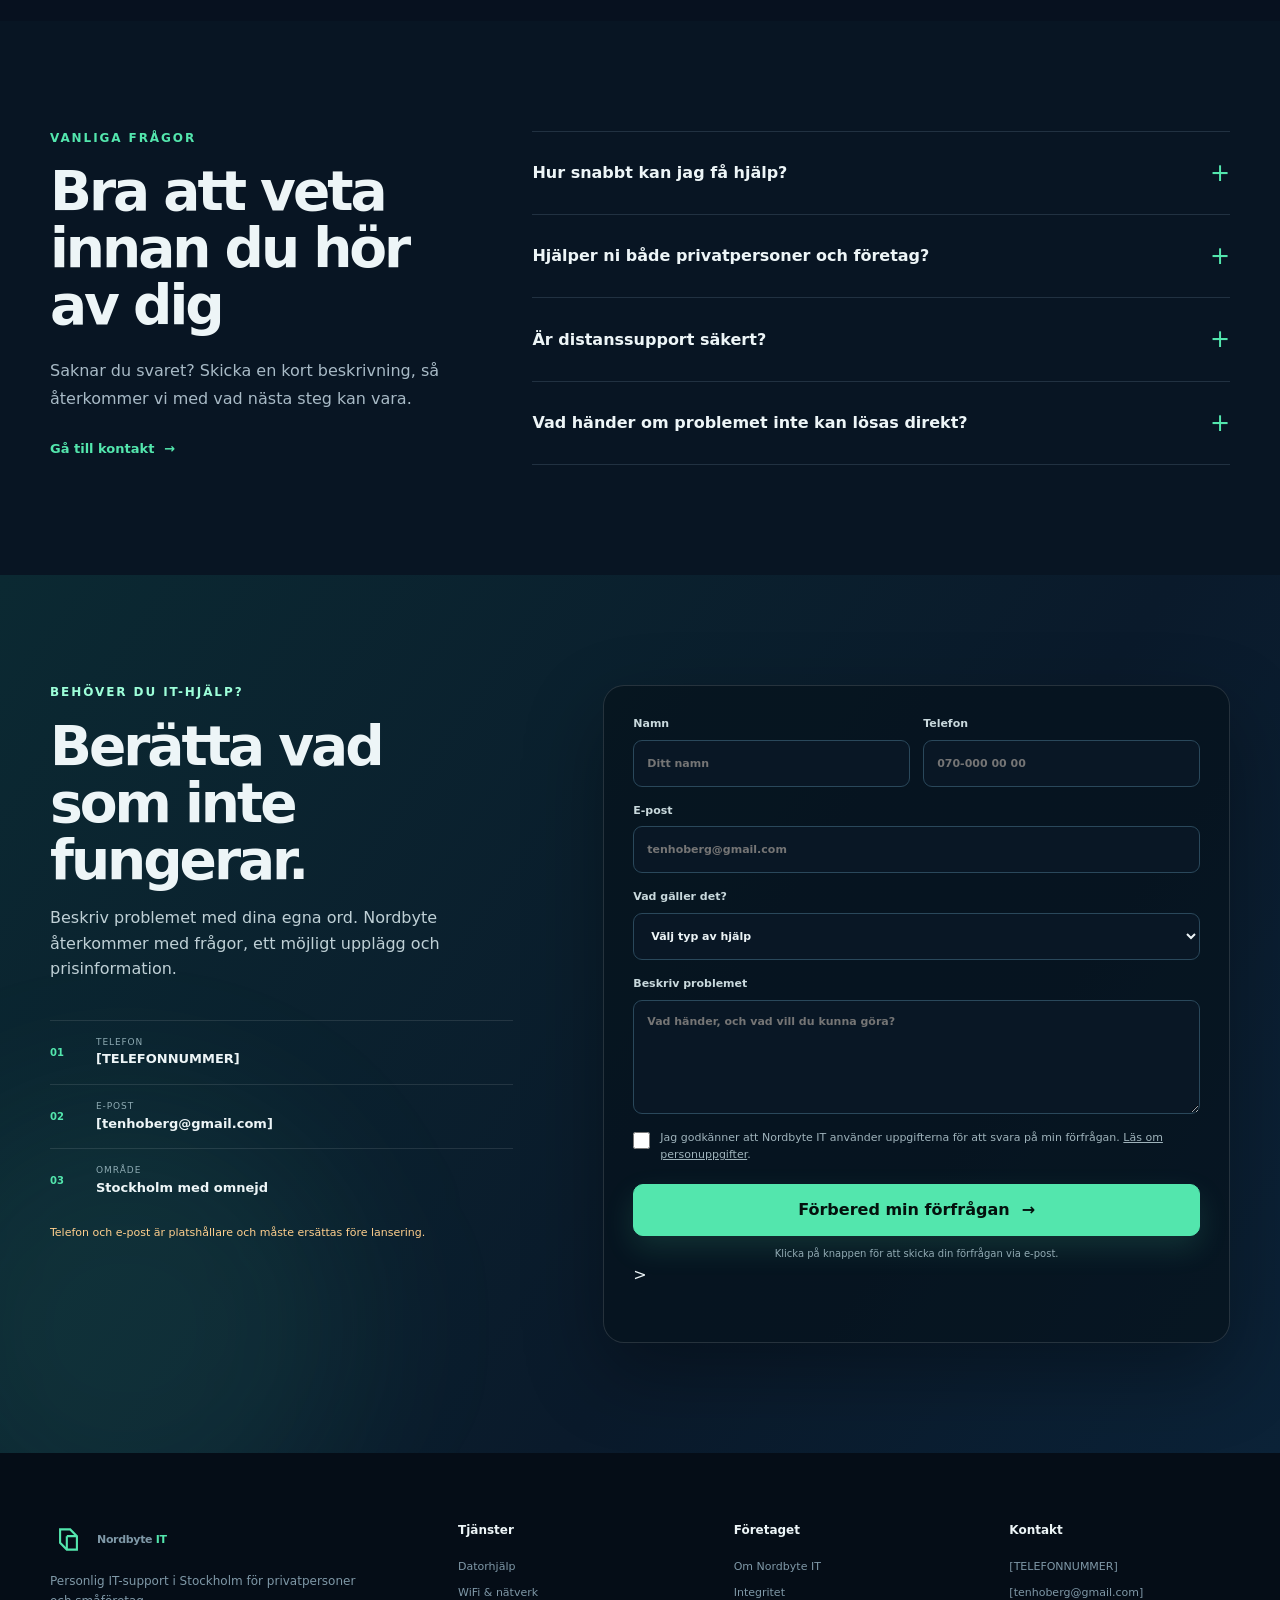
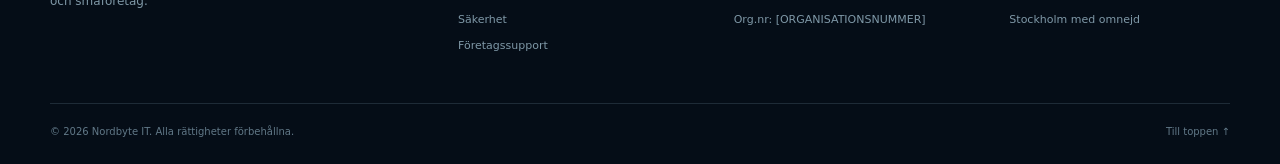
==== commit 4bf50a96: "Update form hint text for email submission" ====
--- a/index.html
+++ b/index.html
@@ -209,7 +209,7 @@
           <label>Beskriv problemet <textarea name="message" rows="5" required placeholder="Vad händer, och vad vill du kunna göra?"></textarea></label>
           <label class="consent"><input type="checkbox" name="consent" required><span>Jag godkänner att Nordbyte IT använder uppgifterna för att svara på min förfrågan. <a href="integritet.html">Läs om personuppgifter</a>.</span></label>
           <button class="button" type="submit">Förbered min förfrågan <span>→</span></button>
-          <p class="form-hint">Formuläret öppnar ditt e-postprogram och skickar inget automatiskt.</p><p class="form-status" id="form-status" role="status" aria-live="polite"></p>
+         <p class="form-hint">Klicka på knappen för att skicka din förfrågan via e-post.</p>><p class="form-status" id="form-status" role="status" aria-live="polite"></p>
         </form>
       </div>
     </section>
